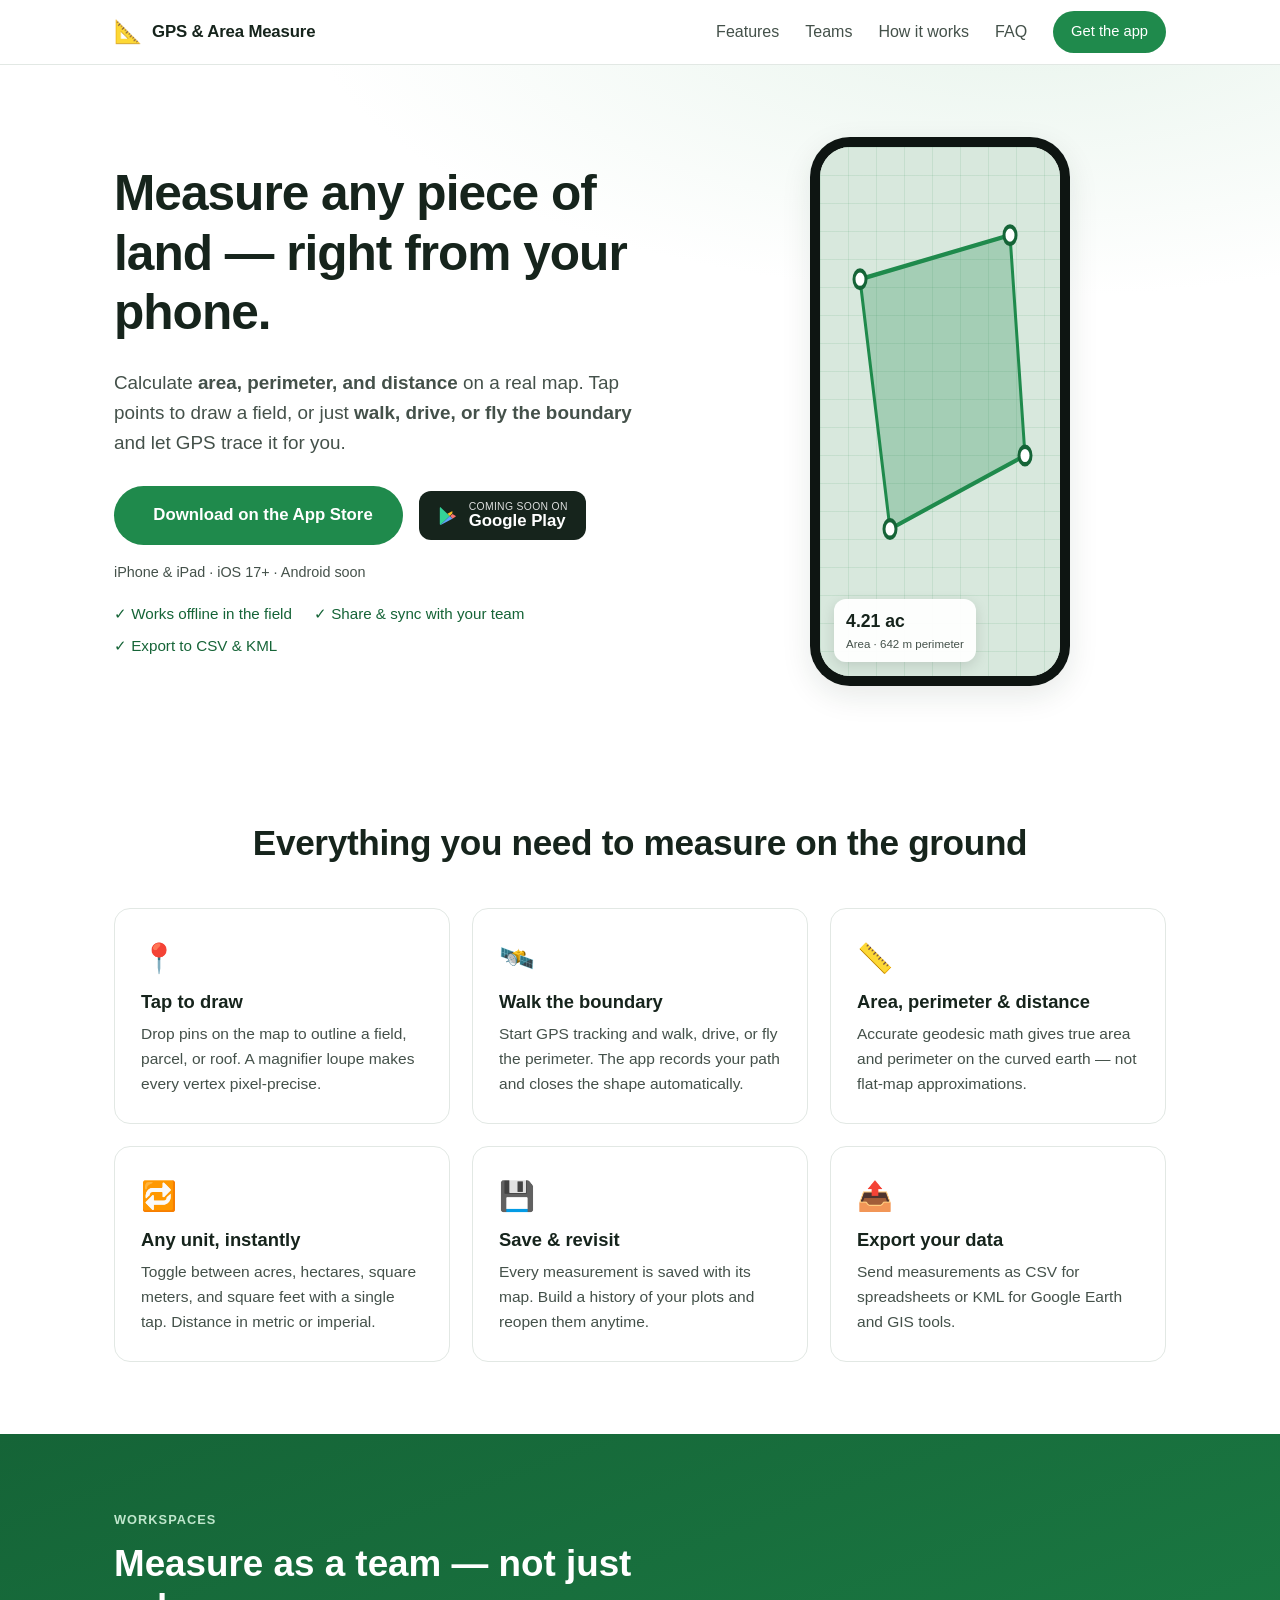
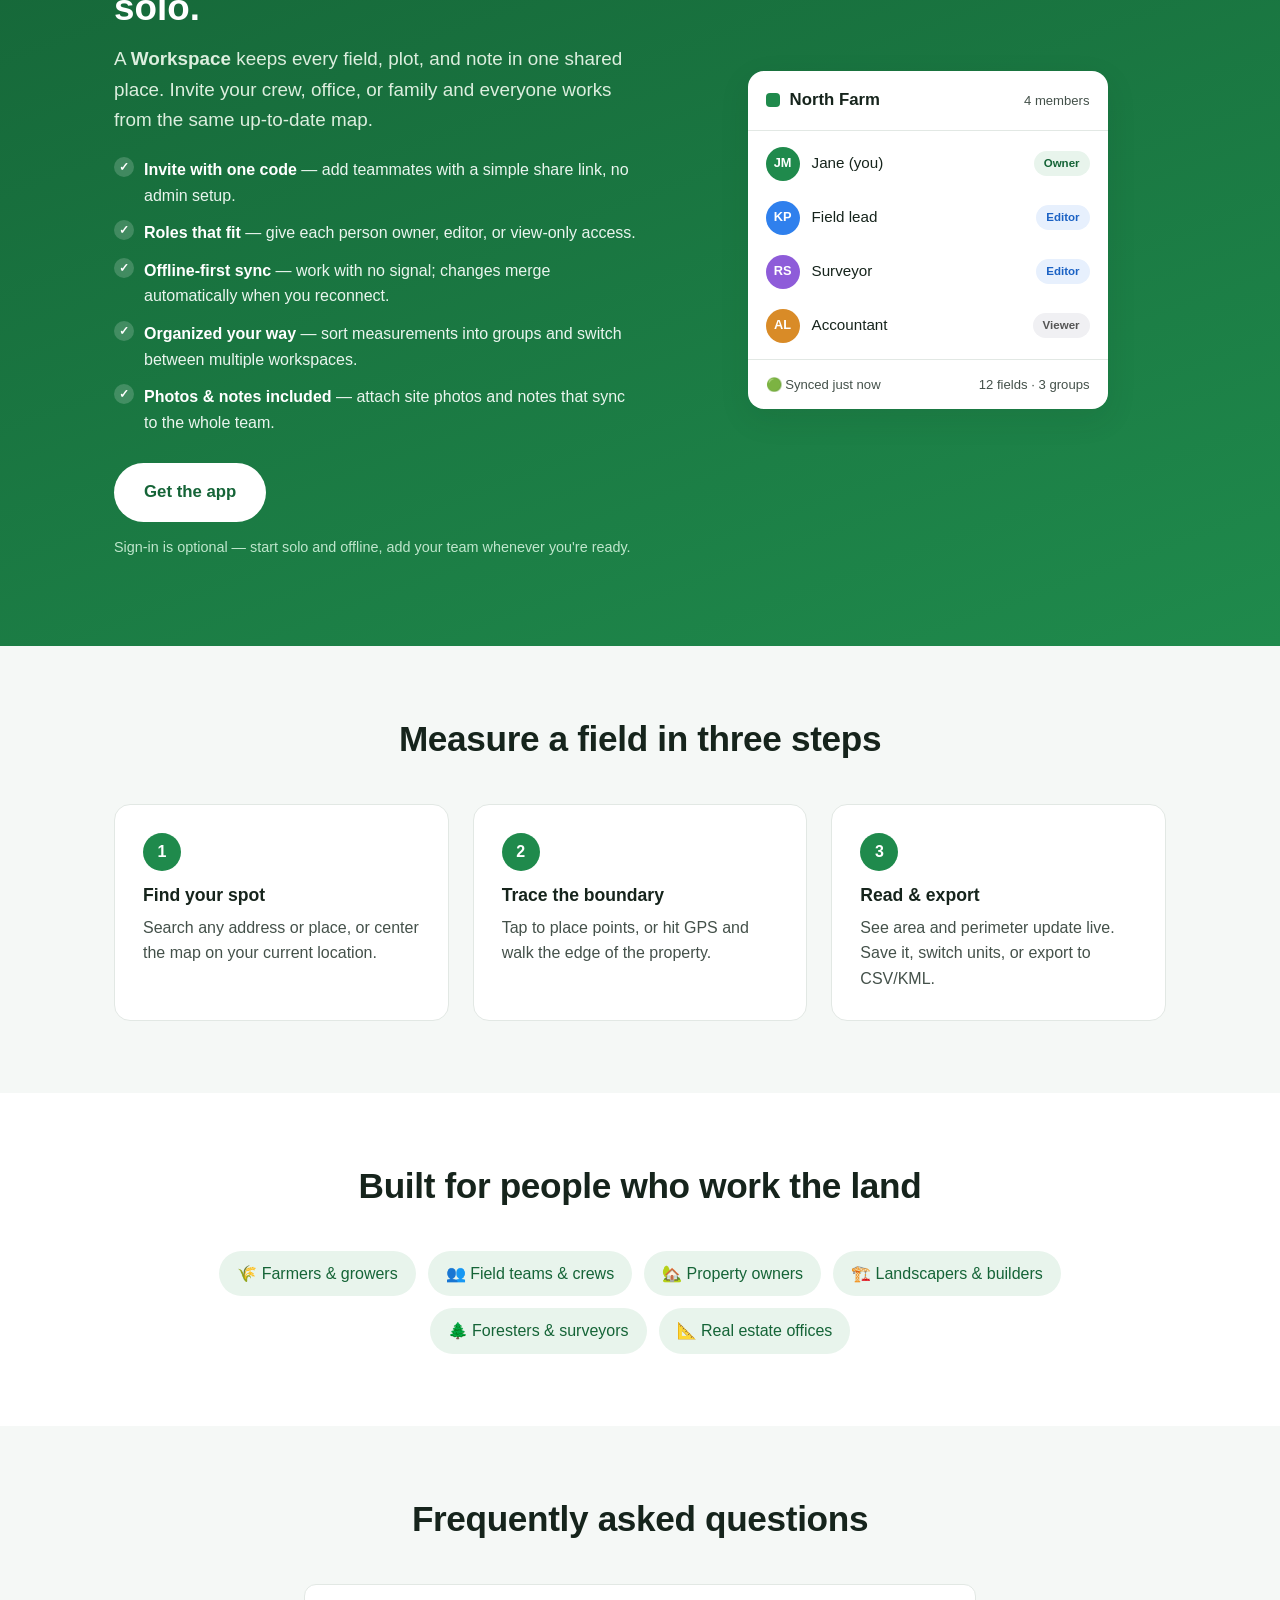
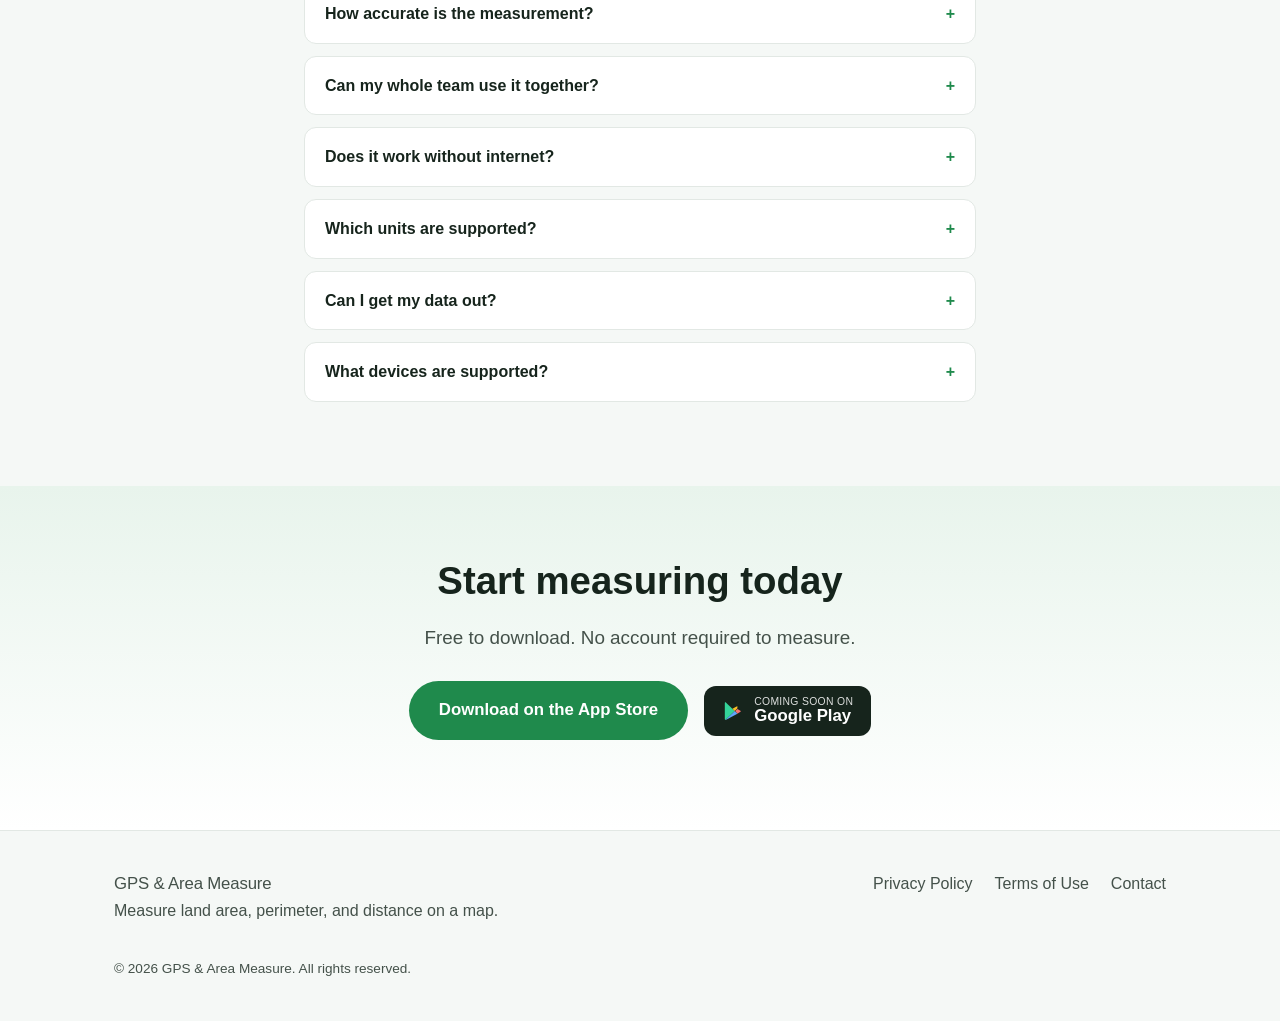
==== index.html @ 7586ce43 "Add Google Play 'coming soon' badge + Android waitlist (Supabase) Co-Authored-By: Claude Opus 4.8 <n" ====
<!DOCTYPE html>
<html lang="en">
<head>
  <meta charset="UTF-8" />
  <meta name="viewport" content="width=device-width, initial-scale=1.0" />
  <title>GPS &amp; Area Measure — Measure Land Area, Perimeter &amp; Distance on a Map</title>
  <meta name="description" content="Measure land area, perimeter, and distance on a map — tap points or walk the boundary with GPS. Native iPhone &amp; iPad app with CSV/KML export." />

  <!-- Open Graph / social sharing -->
  <meta property="og:type" content="website" />
  <meta property="og:title" content="GPS &amp; Area Measure" />
  <meta property="og:description" content="Measure land area, perimeter, and distance on a map — by tapping points or walking the boundary with GPS." />
  <meta property="og:url" content="https://gpsandareameasure.com" />
  <meta property="og:image" content="https://gpsandareameasure.com/assets/og-image.png" />
  <meta name="twitter:card" content="summary_large_image" />

  <link rel="icon" href="assets/favicon.svg" type="image/svg+xml" />
  <link rel="stylesheet" href="assets/styles.css" />
</head>
<body>
  <!-- ===== Header ===== -->
  <header class="site-header">
    <div class="container nav">
      <a class="brand" href="#top">
        <span class="brand-mark" aria-hidden="true">📐</span>
        <span class="brand-name">GPS &amp; Area Measure</span>
      </a>
      <nav class="nav-links">
        <a href="#features">Features</a>
        <a href="#workspaces">Teams</a>
        <a href="#how">How it works</a>
        <a href="#faq">FAQ</a>
        <a class="btn btn-sm" href="#download">Get the app</a>
      </nav>
    </div>
  </header>

  <!-- ===== Hero ===== -->
  <main id="top">
    <section class="hero">
      <div class="container hero-grid">
        <div class="hero-copy">
          <h1>Measure any piece of land — right from your phone.</h1>
          <p class="lead">
            Calculate <strong>area, perimeter, and distance</strong> on a real map.
            Tap points to draw a field, or just <strong>walk, drive, or fly the boundary</strong>
            and let GPS trace it for you.
          </p>
          <div class="cta-row" id="download">
            <a class="btn btn-lg" href="#" aria-label="Download on the App Store">
              <span aria-hidden="true"></span>&nbsp; Download on the App Store
            </a>
            <button class="store-badge" type="button" data-waitlist-open
                    aria-label="Google Play — coming soon, join the waitlist">
              <svg viewBox="0 0 24 24" aria-hidden="true" class="sb-icon">
                <path d="M3.6 2.3 13.9 12 3.6 21.7c-.3-.2-.5-.6-.5-1V3.3c0-.4.2-.8.5-1z" fill="#34d399"/>
                <path d="M16.8 8.9 13.9 12l-2.5-2.4 5-2.9c.1 0 .3.1.4.2z" fill="#fbbf24"/>
                <path d="M16.8 15.1l-2.4-3.1 2.4-2.3 3.3 1.9c.5.3.5 1 0 1.3l-3.3 2.2z" fill="#f87171"/>
                <path d="M3.6 21.7 11.4 14.4 13.9 12l2.9 3.1-12.8 6.8c-.1 0-.3-.1-.4-.2z" fill="#60a5fa"/>
              </svg>
              <span class="sb-text"><small>Coming soon on</small><strong>Google Play</strong></span>
            </button>
            <span class="cta-note">iPhone &amp; iPad · iOS 17+ · Android soon</span>
          </div>
          <ul class="hero-badges">
            <li>✓ Works offline in the field</li>
            <li>✓ Share &amp; sync with your team</li>
            <li>✓ Export to CSV &amp; KML</li>
          </ul>
        </div>

        <div class="hero-visual" aria-hidden="true">
          <div class="phone">
            <div class="phone-screen">
              <div class="map-grid"></div>
              <svg viewBox="0 0 240 360" class="field-overlay" preserveAspectRatio="none">
                <polygon points="40,90 190,60 205,210 70,260" />
                <circle cx="40" cy="90" r="6"/><circle cx="190" cy="60" r="6"/>
                <circle cx="205" cy="210" r="6"/><circle cx="70" cy="260" r="6"/>
              </svg>
              <div class="readout">
                <span class="readout-value">4.21 ac</span>
                <span class="readout-label">Area · 642 m perimeter</span>
              </div>
            </div>
          </div>
        </div>
      </div>
    </section>

    <!-- ===== Features ===== -->
    <section id="features" class="section">
      <div class="container">
        <h2 class="section-title">Everything you need to measure on the ground</h2>
        <div class="cards">
          <article class="card">
            <div class="card-icon">📍</div>
            <h3>Tap to draw</h3>
            <p>Drop pins on the map to outline a field, parcel, or roof. A magnifier loupe makes every vertex pixel-precise.</p>
          </article>
          <article class="card">
            <div class="card-icon">🛰️</div>
            <h3>Walk the boundary</h3>
            <p>Start GPS tracking and walk, drive, or fly the perimeter. The app records your path and closes the shape automatically.</p>
          </article>
          <article class="card">
            <div class="card-icon">📏</div>
            <h3>Area, perimeter &amp; distance</h3>
            <p>Accurate geodesic math gives true area and perimeter on the curved earth — not flat-map approximations.</p>
          </article>
          <article class="card">
            <div class="card-icon">🔁</div>
            <h3>Any unit, instantly</h3>
            <p>Toggle between acres, hectares, square meters, and square feet with a single tap. Distance in metric or imperial.</p>
          </article>
          <article class="card">
            <div class="card-icon">💾</div>
            <h3>Save &amp; revisit</h3>
            <p>Every measurement is saved with its map. Build a history of your plots and reopen them anytime.</p>
          </article>
          <article class="card">
            <div class="card-icon">📤</div>
            <h3>Export your data</h3>
            <p>Send measurements as CSV for spreadsheets or KML for Google Earth and GIS tools.</p>
          </article>
        </div>
      </div>
    </section>

    <!-- ===== Workspaces / Teams ===== -->
    <section id="workspaces" class="section workspace-band">
      <div class="container ws-grid">
        <div class="ws-copy">
          <span class="ws-eyebrow">Workspaces</span>
          <h2>Measure as a team — not just solo.</h2>
          <p class="lead">
            A <strong>Workspace</strong> keeps every field, plot, and note in one shared place. Invite
            your crew, office, or family and everyone works from the same up-to-date map.
          </p>
          <ul class="ws-list">
            <li><strong>Invite with one code</strong> — add teammates with a simple share link, no admin setup.</li>
            <li><strong>Roles that fit</strong> — give each person owner, editor, or view-only access.</li>
            <li><strong>Offline-first sync</strong> — work with no signal; changes merge automatically when you reconnect.</li>
            <li><strong>Organized your way</strong> — sort measurements into groups and switch between multiple workspaces.</li>
            <li><strong>Photos &amp; notes included</strong> — attach site photos and notes that sync to the whole team.</li>
          </ul>
          <a class="btn btn-lg" href="#download">Get the app</a>
          <p class="ws-note">Sign-in is optional — start solo and offline, add your team whenever you're ready.</p>
        </div>

        <div class="ws-visual" aria-hidden="true">
          <div class="ws-card">
            <div class="ws-card-head">
              <span class="ws-swatch"></span>
              <strong>North Farm</strong>
              <span class="ws-count">4 members</span>
            </div>
            <ul class="ws-rows">
              <li><span class="ava a">JM</span><span class="who">Jane (you)</span><span class="role owner">Owner</span></li>
              <li><span class="ava b">KP</span><span class="who">Field lead</span><span class="role editor">Editor</span></li>
              <li><span class="ava c">RS</span><span class="who">Surveyor</span><span class="role editor">Editor</span></li>
              <li><span class="ava d">AL</span><span class="who">Accountant</span><span class="role viewer">Viewer</span></li>
            </ul>
            <div class="ws-foot">
              <span>🟢 Synced just now</span>
              <span>12 fields · 3 groups</span>
            </div>
          </div>
        </div>
      </div>
    </section>

    <!-- ===== How it works ===== -->
    <section id="how" class="section section-alt">
      <div class="container">
        <h2 class="section-title">Measure a field in three steps</h2>
        <ol class="steps">
          <li>
            <span class="step-num">1</span>
            <h3>Find your spot</h3>
            <p>Search any address or place, or center the map on your current location.</p>
          </li>
          <li>
            <span class="step-num">2</span>
            <h3>Trace the boundary</h3>
            <p>Tap to place points, or hit GPS and walk the edge of the property.</p>
          </li>
          <li>
            <span class="step-num">3</span>
            <h3>Read &amp; export</h3>
            <p>See area and perimeter update live. Save it, switch units, or export to CSV/KML.</p>
          </li>
        </ol>
      </div>
    </section>

    <!-- ===== Who it's for ===== -->
    <section class="section">
      <div class="container">
        <h2 class="section-title">Built for people who work the land</h2>
        <div class="audience">
          <span>🌾 Farmers &amp; growers</span>
          <span>👥 Field teams &amp; crews</span>
          <span>🏡 Property owners</span>
          <span>🏗️ Landscapers &amp; builders</span>
          <span>🌲 Foresters &amp; surveyors</span>
          <span>📐 Real estate offices</span>
        </div>
      </div>
    </section>

    <!-- ===== FAQ ===== -->
    <section id="faq" class="section section-alt">
      <div class="container narrow">
        <h2 class="section-title">Frequently asked questions</h2>
        <details>
          <summary>How accurate is the measurement?</summary>
          <p>The app uses geodesic calculations on the WGS-84 ellipsoid, so area and perimeter stay accurate even on large parcels. GPS accuracy depends on your device and sky view; tap-to-draw on satellite imagery is the most precise for small plots.</p>
        </details>
        <details>
          <summary>Can my whole team use it together?</summary>
          <p>Yes — that's what Workspaces are for. Invite teammates with a share code and give each person owner, editor, or view-only access. Everyone works from the same measurements, and changes sync automatically, even after working offline.</p>
        </details>
        <details>
          <summary>Does it work without internet?</summary>
          <p>GPS tracking and measurement work offline, and so do your workspaces — create, edit, and organize with no signal. Everything syncs to your team the moment you're back online. Map tiles for a brand-new area need a connection to load, but cached areas stay available in the field.</p>
        </details>
        <details>
          <summary>Which units are supported?</summary>
          <p>Acres, hectares, square meters, and square feet for area; meters, kilometers, feet, and miles for distance — switchable anytime.</p>
        </details>
        <details>
          <summary>Can I get my data out?</summary>
          <p>Yes. Export any measurement as CSV (for spreadsheets) or KML (for Google Earth and GIS software).</p>
        </details>
        <details>
          <summary>What devices are supported?</summary>
          <p>iPhone and iPad running iOS 17 or later, with an iPad-optimized layout.</p>
        </details>
      </div>
    </section>

    <!-- ===== Final CTA ===== -->
    <section class="section cta-final">
      <div class="container">
        <h2>Start measuring today</h2>
        <p class="lead">Free to download. No account required to measure.</p>
        <div class="cta-row" style="justify-content:center">
          <a class="btn btn-lg" href="#">Download on the App Store</a>
          <button class="store-badge" type="button" data-waitlist-open
                  aria-label="Google Play — coming soon, join the waitlist">
            <svg viewBox="0 0 24 24" aria-hidden="true" class="sb-icon">
              <path d="M3.6 2.3 13.9 12 3.6 21.7c-.3-.2-.5-.6-.5-1V3.3c0-.4.2-.8.5-1z" fill="#34d399"/>
              <path d="M16.8 8.9 13.9 12l-2.5-2.4 5-2.9c.1 0 .3.1.4.2z" fill="#fbbf24"/>
              <path d="M16.8 15.1l-2.4-3.1 2.4-2.3 3.3 1.9c.5.3.5 1 0 1.3l-3.3 2.2z" fill="#f87171"/>
              <path d="M3.6 21.7 11.4 14.4 13.9 12l2.9 3.1-12.8 6.8c-.1 0-.3-.1-.4-.2z" fill="#60a5fa"/>
            </svg>
            <span class="sb-text"><small>Coming soon on</small><strong>Google Play</strong></span>
          </button>
        </div>
      </div>
    </section>
  </main>

  <!-- ===== Android waitlist modal ===== -->
  <div class="modal-backdrop" id="waitlist-modal" hidden>
    <div class="modal" role="dialog" aria-modal="true" aria-labelledby="wl-title">
      <button class="modal-close" type="button" data-waitlist-close aria-label="Close">&times;</button>
      <div class="modal-icon" aria-hidden="true">🤖</div>
      <h2 id="wl-title">Android is coming soon</h2>
      <p>We're building the Android version of GPS &amp; Area Measure. Leave your email and we'll let
         you know the moment it's on Google Play.</p>
      <form id="wl-form" novalidate>
        <input type="email" id="wl-email" name="email" required placeholder="you@example.com"
               autocomplete="email" inputmode="email" />
        <button class="btn btn-lg" type="submit" id="wl-submit">Join the waitlist</button>
      </form>
      <p class="wl-msg" id="wl-msg" role="status" aria-live="polite"></p>
      <p class="wl-fine">No spam — just one email when Android launches.</p>
    </div>
  </div>

  <!-- ===== Footer ===== -->
  <footer class="site-footer">
    <div class="container footer-grid">
      <div>
        <span class="brand-name">GPS &amp; Area Measure</span>
        <p class="muted">Measure land area, perimeter, and distance on a map.</p>
      </div>
      <nav class="footer-links">
        <a href="privacy.html">Privacy Policy</a>
        <a href="terms.html">Terms of Use</a>
        <a href="mailto:hello@gpsandareameasure.com">Contact</a>
      </nav>
    </div>
    <div class="container">
      <p class="muted small">© <span id="year"></span> GPS &amp; Area Measure. All rights reserved.</p>
    </div>
  </footer>

  <script>document.getElementById('year').textContent = new Date().getFullYear();</script>
  <script src="s/share-config.js"></script>
  <script src="assets/waitlist.js"></script>
</body>
</html>
---- assets/styles.css ----
:root {
  --green:        #1f8a4c;
  --green-dark:   #156437;
  --green-soft:   #e8f4ec;
  --ink:          #16241c;
  --body:         #44514a;
  --line:         #e2e8e4;
  --bg:           #ffffff;
  --bg-alt:       #f5f8f6;
  --radius:       16px;
  --shadow:       0 10px 30px rgba(16, 50, 32, 0.10);
  --max:          1100px;
  --font:         -apple-system, BlinkMacSystemFont, "Segoe UI", Roboto, Helvetica, Arial, sans-serif;
}

* { box-sizing: border-box; }
html { scroll-behavior: smooth; }
body {
  margin: 0;
  font-family: var(--font);
  color: var(--body);
  background: var(--bg);
  line-height: 1.6;
  -webkit-font-smoothing: antialiased;
}
h1, h2, h3 { color: var(--ink); line-height: 1.2; margin: 0 0 .5em; }
p { margin: 0 0 1em; }
a { color: var(--green-dark); text-decoration: none; }
a:hover { text-decoration: underline; }

.container { width: 100%; max-width: var(--max); margin: 0 auto; padding: 0 24px; }
.narrow { max-width: 720px; }

/* ===== Buttons ===== */
.btn {
  display: inline-block;
  background: var(--green);
  color: #fff;
  font-weight: 600;
  padding: 12px 22px;
  border-radius: 999px;
  transition: transform .12s ease, background .12s ease;
}
.btn:hover { background: var(--green-dark); text-decoration: none; transform: translateY(-1px); }
.btn-lg { padding: 16px 30px; font-size: 1.05rem; }
.btn-sm { padding: 9px 18px; font-size: .92rem; }

/* ===== Store badge (Google Play "coming soon") ===== */
.store-badge {
  display: inline-flex; align-items: center; gap: 10px;
  background: #16241c; color: #fff; border: 0; cursor: pointer;
  padding: 10px 18px; border-radius: 12px; text-align: left;
  transition: transform .12s ease, background .12s ease;
}
.store-badge:hover { background: #0c140f; transform: translateY(-1px); }
.store-badge .sb-icon { width: 22px; height: 22px; flex: 0 0 auto; }
.store-badge .sb-text { display: flex; flex-direction: column; line-height: 1.1; }
.store-badge .sb-text small { font-size: .65rem; opacity: .85; text-transform: uppercase; letter-spacing: .03em; }
.store-badge .sb-text strong { font-size: 1.05rem; font-weight: 700; }

/* ===== Waitlist modal ===== */
.modal-backdrop {
  position: fixed; inset: 0; z-index: 50;
  background: rgba(12, 24, 16, .55); backdrop-filter: blur(3px);
  display: flex; align-items: center; justify-content: center; padding: 20px;
}
.modal-backdrop[hidden] { display: none; }
.modal {
  position: relative; width: 100%; max-width: 440px;
  background: var(--bg); border-radius: var(--radius); box-shadow: var(--shadow);
  padding: 32px 28px 26px; text-align: center;
  animation: modal-in .18s ease;
}
@keyframes modal-in { from { opacity: 0; transform: translateY(10px) scale(.98); } to { opacity: 1; transform: none; } }
.modal-close {
  position: absolute; top: 10px; right: 12px; border: 0; background: transparent;
  font-size: 1.6rem; line-height: 1; color: var(--body); cursor: pointer; padding: 6px;
}
.modal-close:hover { color: var(--ink); }
.modal-icon { font-size: 2.4rem; margin-bottom: 6px; }
.modal h2 { font-size: 1.45rem; margin-bottom: 8px; }
.modal p { color: var(--body); margin: 0 0 18px; }
#wl-form { display: flex; flex-direction: column; gap: 10px; }
#wl-email {
  width: 100%; padding: 13px 15px; font-size: 1rem;
  border: 1px solid var(--line); border-radius: 10px; font-family: inherit;
}
#wl-email:focus { outline: none; border-color: var(--green); box-shadow: 0 0 0 3px var(--green-soft); }
.wl-msg { margin: 14px 0 0; font-weight: 600; font-size: .95rem; min-height: 1.2em; }
.wl-msg.ok { color: var(--green-dark); }
.wl-msg.err { color: #c0392b; }
.wl-fine { font-size: .8rem; color: var(--body); margin: 12px 0 0; }

/* ===== Header ===== */
.site-header {
  position: sticky; top: 0; z-index: 20;
  background: rgba(255,255,255,.85);
  backdrop-filter: saturate(160%) blur(12px);
  border-bottom: 1px solid var(--line);
}
.nav { display: flex; align-items: center; justify-content: space-between; height: 64px; }
.brand { display: flex; align-items: center; gap: 10px; font-weight: 700; color: var(--ink); }
.brand:hover { text-decoration: none; }
.brand-mark { font-size: 1.4rem; }
.brand-name { font-size: 1.05rem; letter-spacing: -.01em; }
.nav-links { display: flex; align-items: center; gap: 26px; }
.nav-links a { color: var(--body); font-weight: 500; }
.nav-links a.btn { color: #fff; }
@media (max-width: 720px) {
  .nav-links a:not(.btn) { display: none; }
}

/* ===== Hero ===== */
.hero {
  background: radial-gradient(1200px 500px at 80% -10%, var(--green-soft), transparent 60%), var(--bg);
  padding: 72px 0 64px;
}
.hero-grid {
  display: grid; grid-template-columns: 1.1fr .9fr; gap: 48px; align-items: center;
}
.hero h1 { font-size: clamp(2rem, 4.5vw, 3.1rem); letter-spacing: -.02em; }
.lead { font-size: 1.18rem; color: var(--body); }
.cta-row { display: flex; align-items: center; gap: 16px; flex-wrap: wrap; margin: 28px 0 18px; }
.cta-note { color: var(--body); font-size: .9rem; }
.hero-badges { list-style: none; padding: 0; margin: 0; display: flex; flex-wrap: wrap; gap: 8px 22px; }
.hero-badges li { font-size: .95rem; color: var(--green-dark); font-weight: 500; }
@media (max-width: 860px) {
  .hero-grid { grid-template-columns: 1fr; }
  .hero-visual { order: -1; }
}

/* Phone mockup */
.hero-visual { display: flex; justify-content: center; }
.phone {
  width: 260px; aspect-ratio: 9 / 19;
  background: #0e1512; border-radius: 40px; padding: 10px;
  box-shadow: var(--shadow); position: relative;
}
.phone-screen {
  position: relative; width: 100%; height: 100%;
  border-radius: 30px; overflow: hidden; background: #cfe0d4;
}
.map-grid {
  position: absolute; inset: 0;
  background-image:
    linear-gradient(rgba(31,138,76,.10) 1px, transparent 1px),
    linear-gradient(90deg, rgba(31,138,76,.10) 1px, transparent 1px);
  background-size: 28px 28px;
  background-color: #d8e8dd;
}
.field-overlay { position: absolute; inset: 0; width: 100%; height: 100%; }
.field-overlay polygon { fill: rgba(31,138,76,.28); stroke: var(--green); stroke-width: 3; }
.field-overlay circle { fill: #fff; stroke: var(--green-dark); stroke-width: 3; }
.readout {
  position: absolute; left: 14px; bottom: 14px;
  background: rgba(255,255,255,.95); border-radius: 12px; padding: 8px 12px;
  box-shadow: 0 4px 14px rgba(0,0,0,.12); display: flex; flex-direction: column;
}
.readout-value { font-weight: 700; color: var(--ink); font-size: 1.1rem; }
.readout-label { font-size: .72rem; color: var(--body); }

/* ===== Sections ===== */
.section { padding: 72px 0; }
.section-alt { background: var(--bg-alt); }
.section-title { font-size: clamp(1.6rem, 3vw, 2.2rem); text-align: center; margin-bottom: 44px; letter-spacing: -.01em; }

/* Cards */
.cards { display: grid; grid-template-columns: repeat(3, 1fr); gap: 22px; }
.card {
  background: var(--bg); border: 1px solid var(--line); border-radius: var(--radius);
  padding: 26px; transition: transform .12s ease, box-shadow .12s ease;
}
.card:hover { transform: translateY(-3px); box-shadow: var(--shadow); }
.card-icon { font-size: 1.8rem; margin-bottom: 10px; }
.card h3 { font-size: 1.15rem; }
.card p { margin: 0; font-size: .97rem; }
@media (max-width: 860px) { .cards { grid-template-columns: 1fr; } }

/* Steps */
.steps { list-style: none; padding: 0; margin: 0; display: grid; grid-template-columns: repeat(3,1fr); gap: 24px; counter-reset: step; }
.steps li { background: var(--bg); border: 1px solid var(--line); border-radius: var(--radius); padding: 28px; position: relative; }
.step-num {
  display: inline-flex; align-items: center; justify-content: center;
  width: 38px; height: 38px; border-radius: 50%;
  background: var(--green); color: #fff; font-weight: 700; margin-bottom: 14px;
}
.steps h3 { font-size: 1.1rem; }
.steps p { margin: 0; }
@media (max-width: 860px) { .steps { grid-template-columns: 1fr; } }

/* ===== Workspaces band ===== */
.workspace-band {
  background: linear-gradient(160deg, var(--green-dark), var(--green));
  color: #eaf5ee;
}
.ws-grid { display: grid; grid-template-columns: 1.05fr .95fr; gap: 48px; align-items: center; }
.ws-eyebrow {
  display: inline-block; text-transform: uppercase; letter-spacing: .08em; font-size: .8rem;
  font-weight: 700; color: #bfe6cc; margin-bottom: 12px;
}
.ws-copy h2 { color: #fff; font-size: clamp(1.7rem, 3vw, 2.3rem); margin-bottom: 14px; }
.ws-copy .lead { color: #dceede; }
.ws-list { list-style: none; padding: 0; margin: 22px 0 28px; display: grid; gap: 12px; }
.ws-list li { position: relative; padding-left: 30px; color: #eaf5ee; }
.ws-list li::before {
  content: "✓"; position: absolute; left: 0; top: 0;
  width: 20px; height: 20px; border-radius: 50%;
  background: rgba(255,255,255,.18); color: #fff; font-size: .72rem; font-weight: 700;
  display: inline-flex; align-items: center; justify-content: center;
}
.ws-list strong { color: #fff; }
.workspace-band .btn { background: #fff; color: var(--green-dark); }
.workspace-band .btn:hover { background: #eaf5ee; }
.ws-note { margin-top: 14px; font-size: .9rem; color: #bfe6cc; }
@media (max-width: 860px) { .ws-grid { grid-template-columns: 1fr; } .ws-visual { order: -1; } }

/* Workspace member card mock */
.ws-visual { display: flex; justify-content: center; }
.ws-card {
  width: 100%; max-width: 360px; background: var(--bg); color: var(--ink);
  border-radius: var(--radius); box-shadow: var(--shadow); overflow: hidden;
}
.ws-card-head { display: flex; align-items: center; gap: 10px; padding: 16px 18px; border-bottom: 1px solid var(--line); }
.ws-swatch { width: 14px; height: 14px; border-radius: 4px; background: var(--green); }
.ws-card-head strong { font-size: 1.05rem; }
.ws-count { margin-left: auto; font-size: .82rem; color: var(--body); }
.ws-rows { list-style: none; margin: 0; padding: 6px 0; }
.ws-rows li { display: flex; align-items: center; gap: 12px; padding: 10px 18px; }
.ws-rows .who { font-size: .95rem; color: var(--ink); }
.ava {
  width: 34px; height: 34px; border-radius: 50%; flex: 0 0 auto;
  display: inline-flex; align-items: center; justify-content: center;
  font-size: .8rem; font-weight: 700; color: #fff;
}
.ava.a { background: #1f8a4c; } .ava.b { background: #2f80ed; }
.ava.c { background: #8e5cd9; } .ava.d { background: #d98b27; }
.role {
  margin-left: auto; font-size: .72rem; font-weight: 700; padding: 3px 10px; border-radius: 999px;
}
.role.owner  { background: var(--green-soft); color: var(--green-dark); }
.role.editor { background: #e7f0fd; color: #1b62c4; }
.role.viewer { background: #f0f0f3; color: #555; }
.ws-foot {
  display: flex; justify-content: space-between; gap: 8px; flex-wrap: wrap;
  padding: 14px 18px; border-top: 1px solid var(--line); font-size: .82rem; color: var(--body);
}

/* Audience */
.audience { display: flex; flex-wrap: wrap; justify-content: center; gap: 12px; }
.audience span {
  background: var(--green-soft); color: var(--green-dark);
  padding: 10px 18px; border-radius: 999px; font-weight: 500;
}

/* FAQ */
details {
  background: var(--bg); border: 1px solid var(--line); border-radius: 12px;
  padding: 16px 20px; margin-bottom: 12px;
}
details summary {
  cursor: pointer; font-weight: 600; color: var(--ink); list-style: none;
}
details summary::-webkit-details-marker { display: none; }
details summary::after { content: "+"; float: right; color: var(--green); font-weight: 700; }
details[open] summary::after { content: "−"; }
details p { margin: 12px 0 0; }

/* Final CTA */
.cta-final { text-align: center; background: linear-gradient(180deg, var(--green-soft), transparent); }
.cta-final h2 { font-size: clamp(1.8rem, 3.4vw, 2.4rem); }

/* ===== Footer ===== */
.site-footer { border-top: 1px solid var(--line); padding: 40px 0 28px; background: var(--bg-alt); }
.footer-grid { display: flex; justify-content: space-between; align-items: flex-start; gap: 24px; flex-wrap: wrap; margin-bottom: 18px; }
.footer-links { display: flex; gap: 22px; flex-wrap: wrap; }
.footer-links a { color: var(--body); }
.muted { color: var(--body); }
.small { font-size: .85rem; }
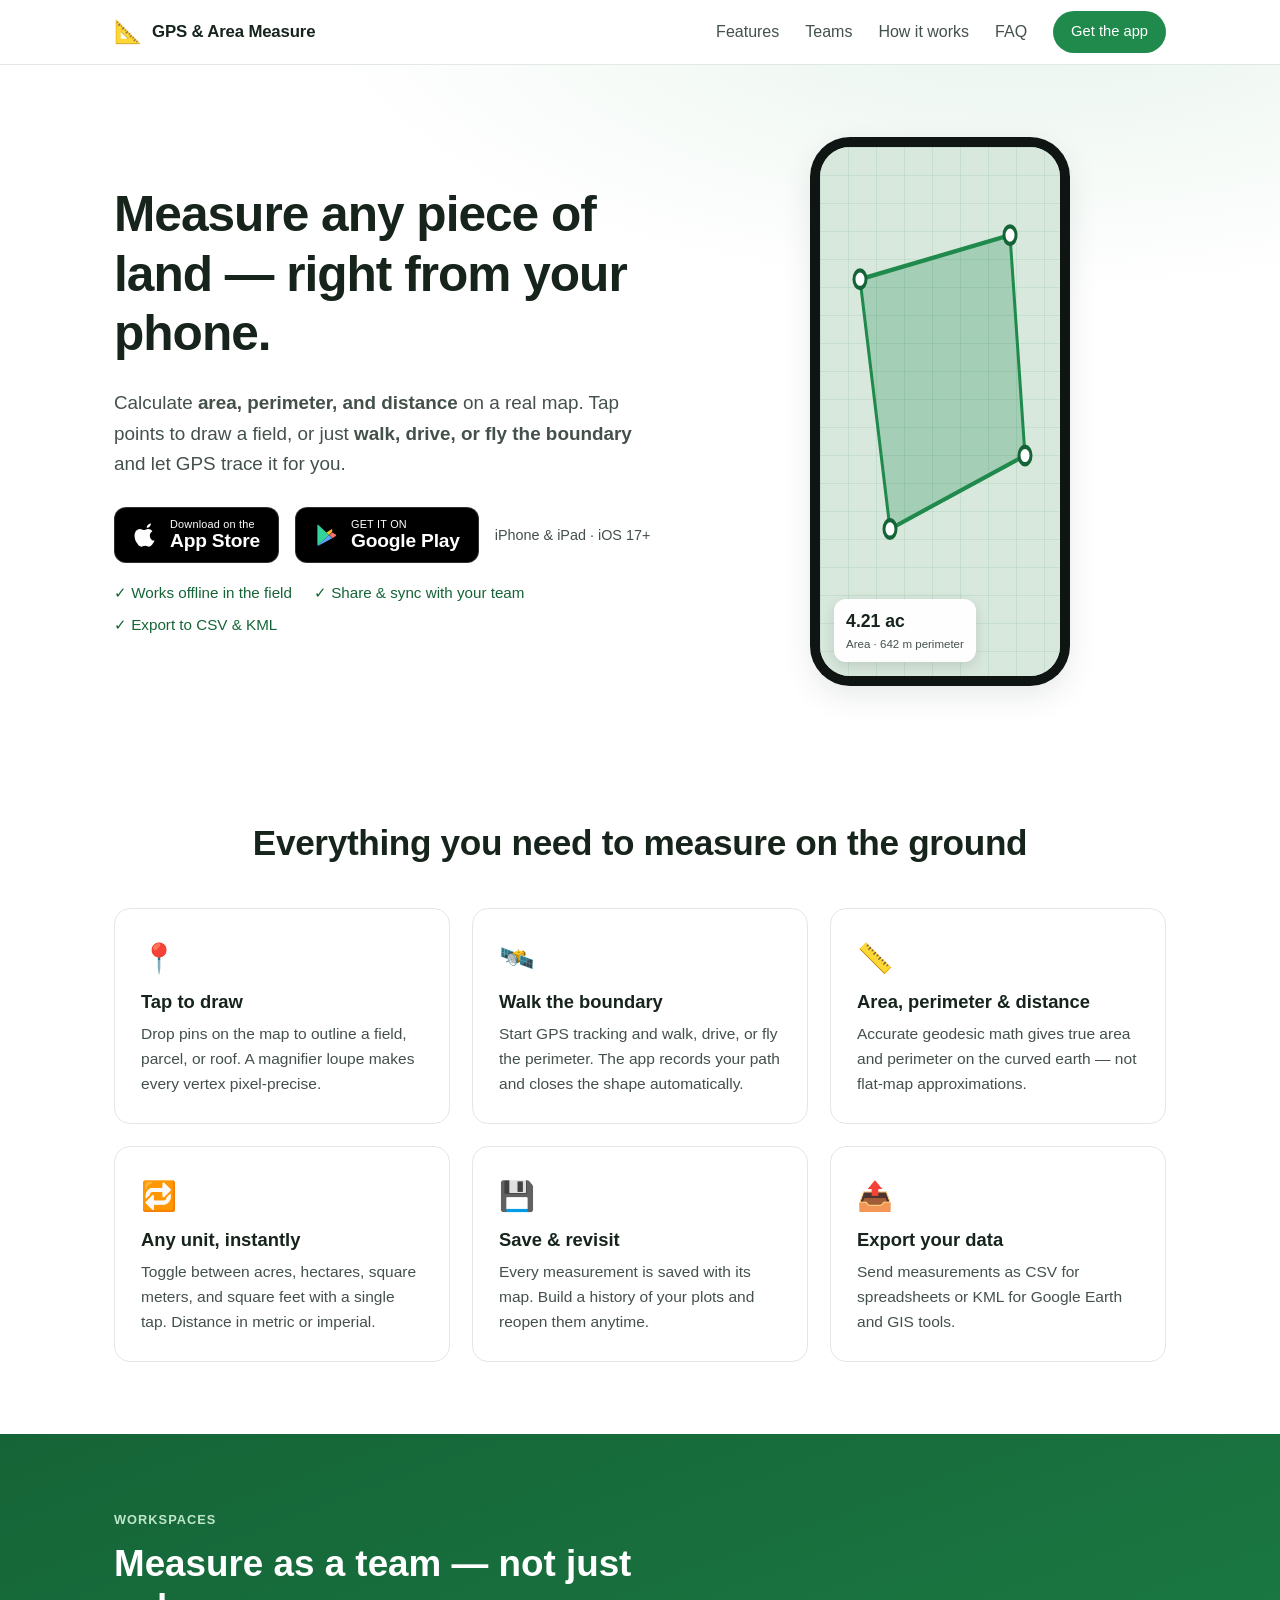
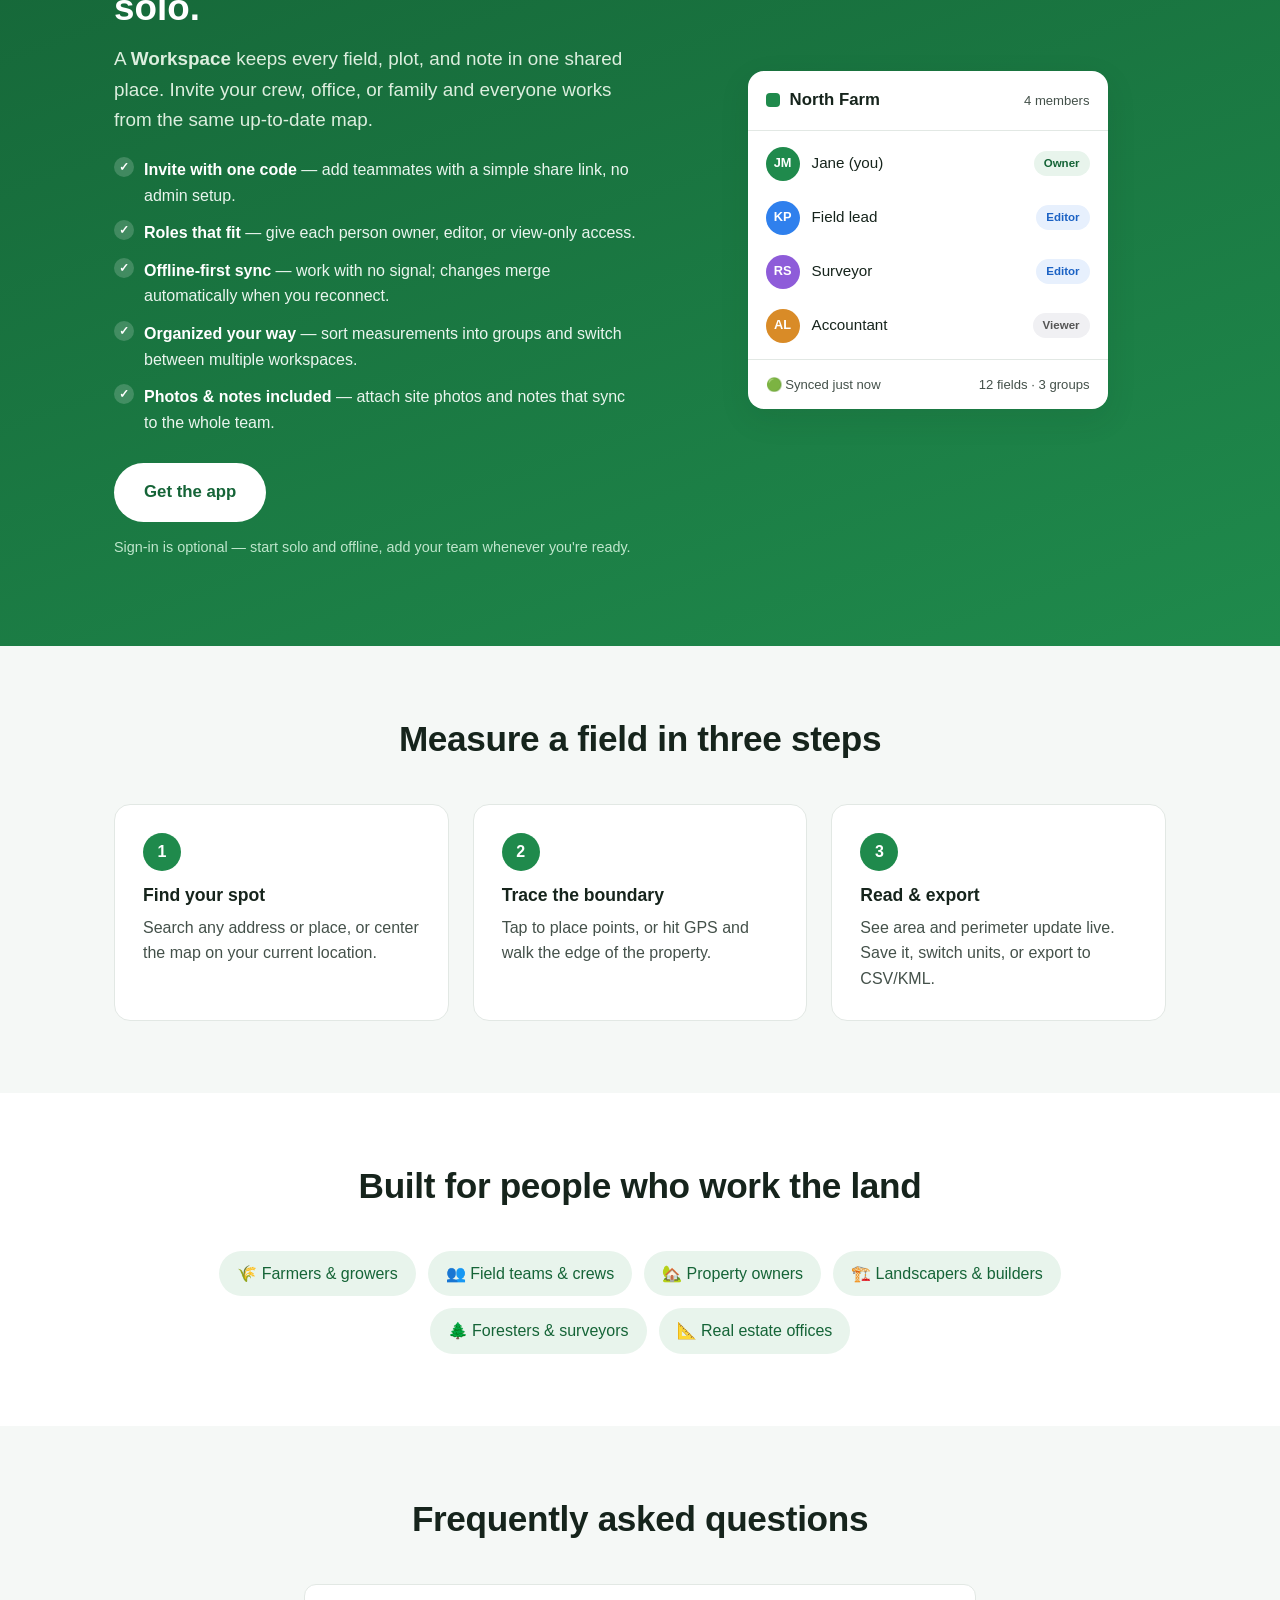
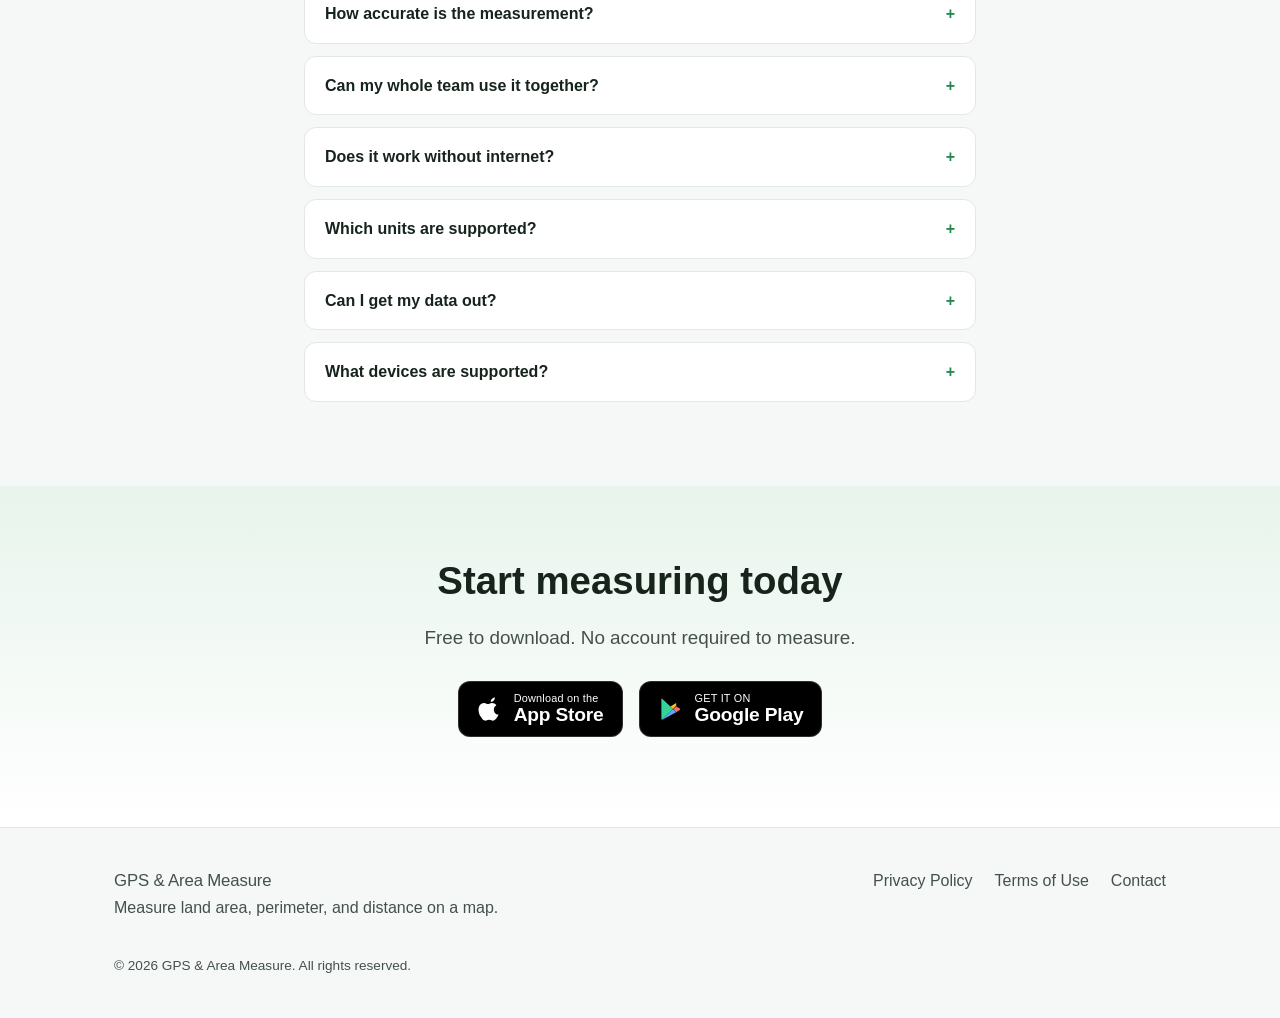
==== commit d53a99b9: "Use standard App Store + Google Play download badges Co-Authored-By: Claude Opus 4.8 <noreply@anthro" ====
--- a/index.html
+++ b/index.html
@@ -47,20 +47,23 @@
             and let GPS trace it for you.
           </p>
           <div class="cta-row" id="download">
-            <a class="btn btn-lg" href="#" aria-label="Download on the App Store">
-              <span aria-hidden="true"></span>&nbsp; Download on the App Store
+            <a class="store-badge" href="#" aria-label="Download on the App Store">
+              <svg viewBox="0 0 24 24" aria-hidden="true" class="sb-icon">
+                <path fill="#fff" d="M16.5 1.3c.1 1-.3 2-1 2.8-.7.8-1.8 1.4-2.8 1.3-.1-1 .4-2 1-2.7.7-.8 1.9-1.4 2.8-1.4zM19.9 17c-.5 1.2-.8 1.7-1.4 2.7-.9 1.4-2.2 3.1-3.7 3.1-1.4 0-1.7-.9-3.6-.9s-2.3.9-3.6.9c-1.5 0-2.7-1.5-3.6-2.9C1.1 16.3.8 11.4 2.4 8.8c.9-1.5 2.4-2.4 4-2.4 1.5 0 2.5 1 3.8 1 1.2 0 2-1 3.8-1 1.4 0 2.9.8 3.9 2.1-3.4 1.9-2.9 6.8.2 8.5z"/>
+              </svg>
+              <span class="sb-text"><small>Download on the</small><strong>App Store</strong></span>
             </a>
             <button class="store-badge" type="button" data-waitlist-open
-                    aria-label="Google Play — coming soon, join the waitlist">
+                    aria-label="Get it on Google Play">
               <svg viewBox="0 0 24 24" aria-hidden="true" class="sb-icon">
                 <path d="M3.6 2.3 13.9 12 3.6 21.7c-.3-.2-.5-.6-.5-1V3.3c0-.4.2-.8.5-1z" fill="#34d399"/>
                 <path d="M16.8 8.9 13.9 12l-2.5-2.4 5-2.9c.1 0 .3.1.4.2z" fill="#fbbf24"/>
                 <path d="M16.8 15.1l-2.4-3.1 2.4-2.3 3.3 1.9c.5.3.5 1 0 1.3l-3.3 2.2z" fill="#f87171"/>
                 <path d="M3.6 21.7 11.4 14.4 13.9 12l2.9 3.1-12.8 6.8c-.1 0-.3-.1-.4-.2z" fill="#60a5fa"/>
               </svg>
-              <span class="sb-text"><small>Coming soon on</small><strong>Google Play</strong></span>
+              <span class="sb-text"><small>GET IT ON</small><strong>Google Play</strong></span>
             </button>
-            <span class="cta-note">iPhone &amp; iPad · iOS 17+ · Android soon</span>
+            <span class="cta-note">iPhone &amp; iPad · iOS 17+</span>
           </div>
           <ul class="hero-badges">
             <li>✓ Works offline in the field</li>
@@ -246,16 +249,21 @@
         <h2>Start measuring today</h2>
         <p class="lead">Free to download. No account required to measure.</p>
         <div class="cta-row" style="justify-content:center">
-          <a class="btn btn-lg" href="#">Download on the App Store</a>
+          <a class="store-badge" href="#" aria-label="Download on the App Store">
+            <svg viewBox="0 0 24 24" aria-hidden="true" class="sb-icon">
+              <path fill="#fff" d="M16.5 1.3c.1 1-.3 2-1 2.8-.7.8-1.8 1.4-2.8 1.3-.1-1 .4-2 1-2.7.7-.8 1.9-1.4 2.8-1.4zM19.9 17c-.5 1.2-.8 1.7-1.4 2.7-.9 1.4-2.2 3.1-3.7 3.1-1.4 0-1.7-.9-3.6-.9s-2.3.9-3.6.9c-1.5 0-2.7-1.5-3.6-2.9C1.1 16.3.8 11.4 2.4 8.8c.9-1.5 2.4-2.4 4-2.4 1.5 0 2.5 1 3.8 1 1.2 0 2-1 3.8-1 1.4 0 2.9.8 3.9 2.1-3.4 1.9-2.9 6.8.2 8.5z"/>
+            </svg>
+            <span class="sb-text"><small>Download on the</small><strong>App Store</strong></span>
+          </a>
           <button class="store-badge" type="button" data-waitlist-open
-                  aria-label="Google Play — coming soon, join the waitlist">
+                  aria-label="Get it on Google Play">
             <svg viewBox="0 0 24 24" aria-hidden="true" class="sb-icon">
               <path d="M3.6 2.3 13.9 12 3.6 21.7c-.3-.2-.5-.6-.5-1V3.3c0-.4.2-.8.5-1z" fill="#34d399"/>
               <path d="M16.8 8.9 13.9 12l-2.5-2.4 5-2.9c.1 0 .3.1.4.2z" fill="#fbbf24"/>
               <path d="M16.8 15.1l-2.4-3.1 2.4-2.3 3.3 1.9c.5.3.5 1 0 1.3l-3.3 2.2z" fill="#f87171"/>
               <path d="M3.6 21.7 11.4 14.4 13.9 12l2.9 3.1-12.8 6.8c-.1 0-.3-.1-.4-.2z" fill="#60a5fa"/>
             </svg>
-            <span class="sb-text"><small>Coming soon on</small><strong>Google Play</strong></span>
+            <span class="sb-text"><small>GET IT ON</small><strong>Google Play</strong></span>
           </button>
         </div>
       </div>
--- a/assets/styles.css
+++ b/assets/styles.css
@@ -47,16 +47,16 @@
 
 /* ===== Store badge (Google Play "coming soon") ===== */
 .store-badge {
-  display: inline-flex; align-items: center; gap: 10px;
-  background: #16241c; color: #fff; border: 0; cursor: pointer;
-  padding: 10px 18px; border-radius: 12px; text-align: left;
+  display: inline-flex; align-items: center; gap: 11px;
+  background: #000; color: #fff; border: 1px solid rgba(255,255,255,.18); cursor: pointer;
+  padding: 0 18px; height: 56px; border-radius: 12px; text-align: left; text-decoration: none;
   transition: transform .12s ease, background .12s ease;
 }
-.store-badge:hover { background: #0c140f; transform: translateY(-1px); }
-.store-badge .sb-icon { width: 22px; height: 22px; flex: 0 0 auto; }
-.store-badge .sb-text { display: flex; flex-direction: column; line-height: 1.1; }
-.store-badge .sb-text small { font-size: .65rem; opacity: .85; text-transform: uppercase; letter-spacing: .03em; }
-.store-badge .sb-text strong { font-size: 1.05rem; font-weight: 700; }
+.store-badge:hover { background: #1a1a1a; transform: translateY(-1px); text-decoration: none; }
+.store-badge .sb-icon { width: 26px; height: 26px; flex: 0 0 auto; }
+.store-badge .sb-text { display: flex; flex-direction: column; line-height: 1.15; }
+.store-badge .sb-text small { font-size: .68rem; letter-spacing: .02em; }
+.store-badge .sb-text strong { font-size: 1.2rem; font-weight: 600; letter-spacing: -.01em; }
 
 /* ===== Waitlist modal ===== */
 .modal-backdrop {
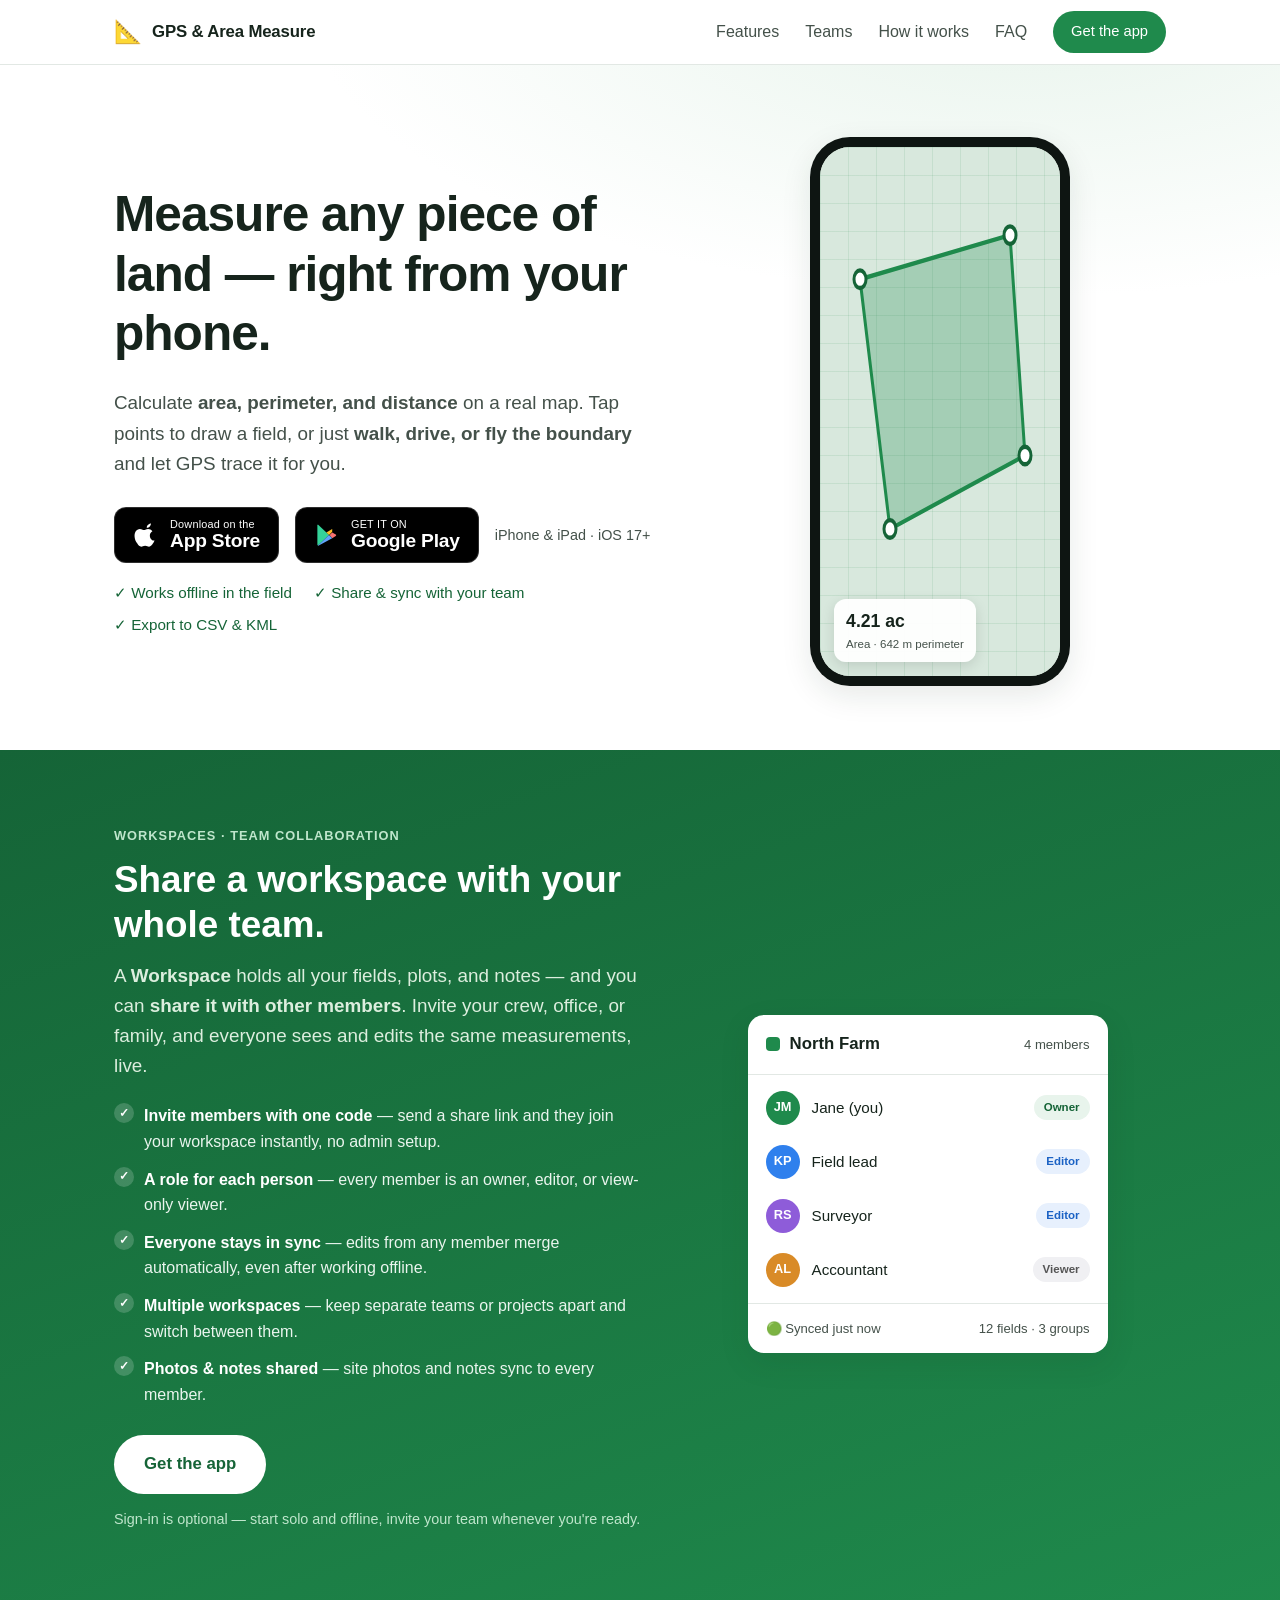
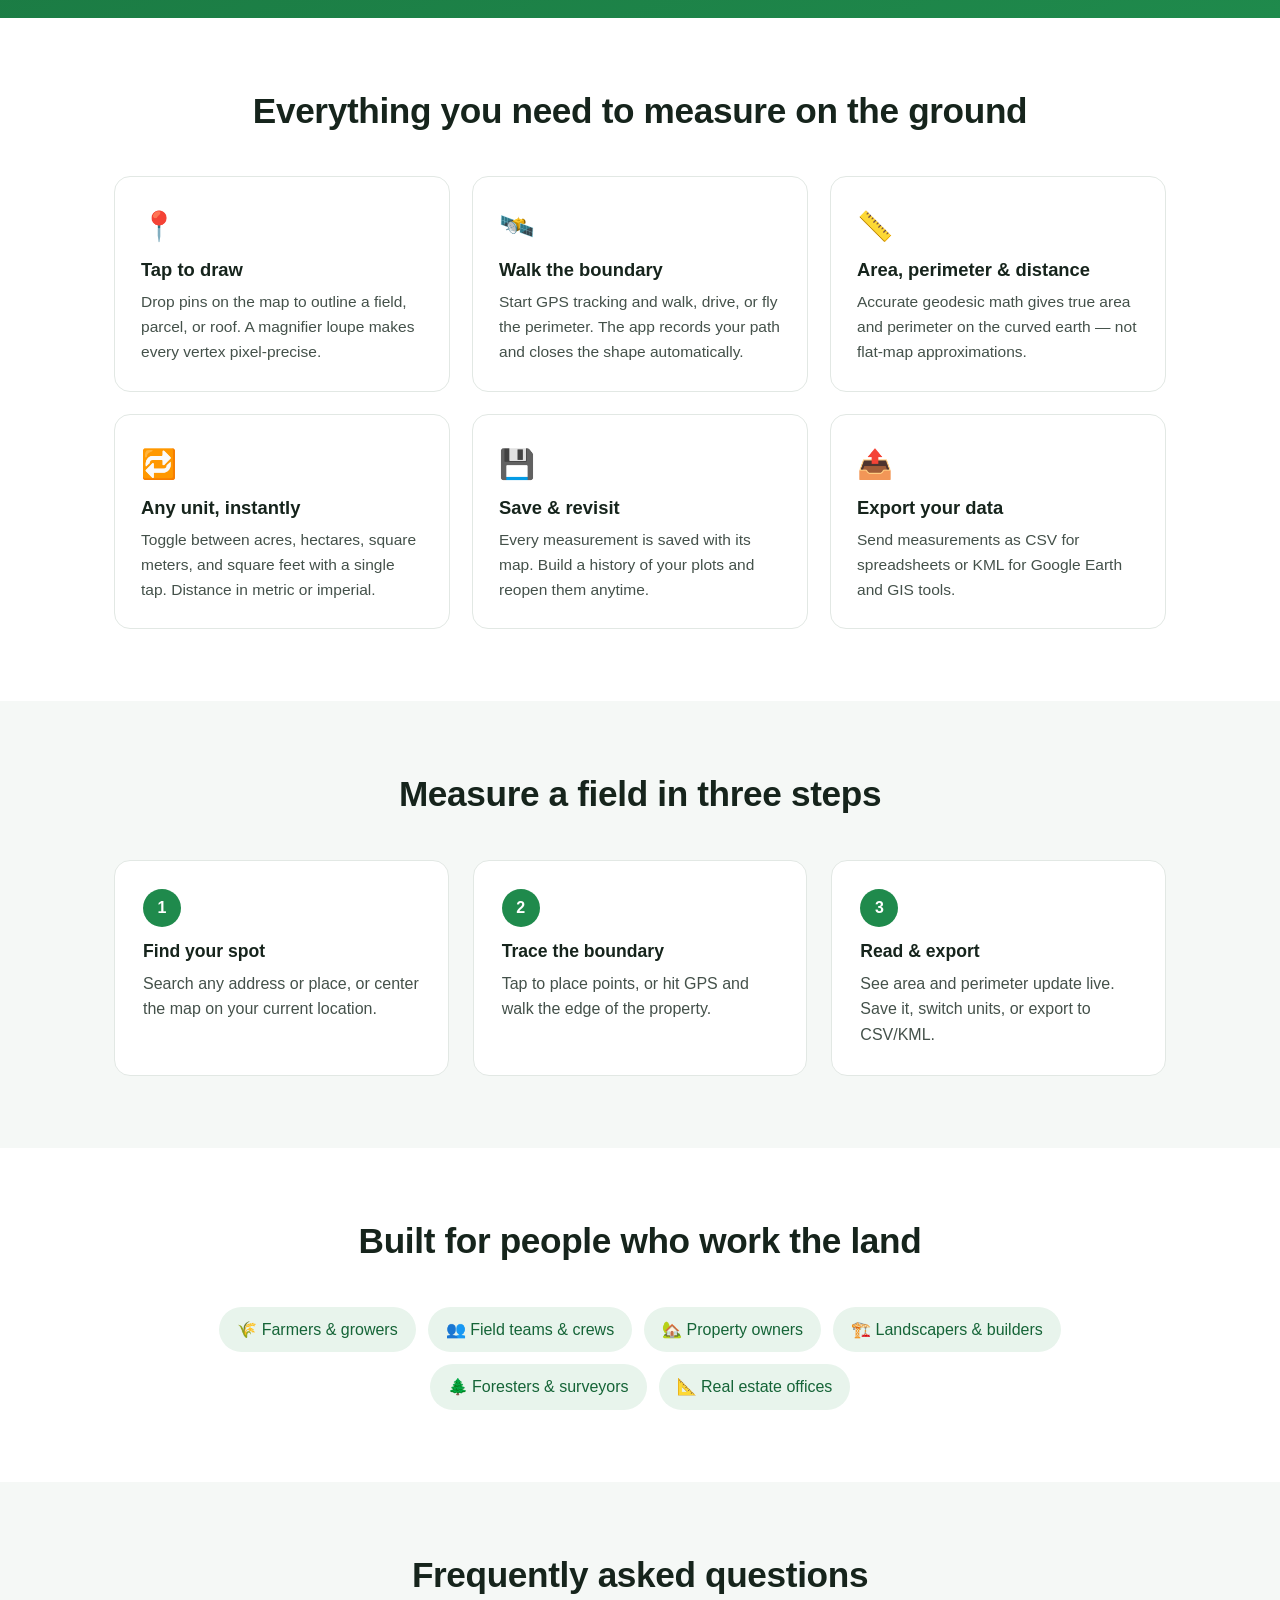
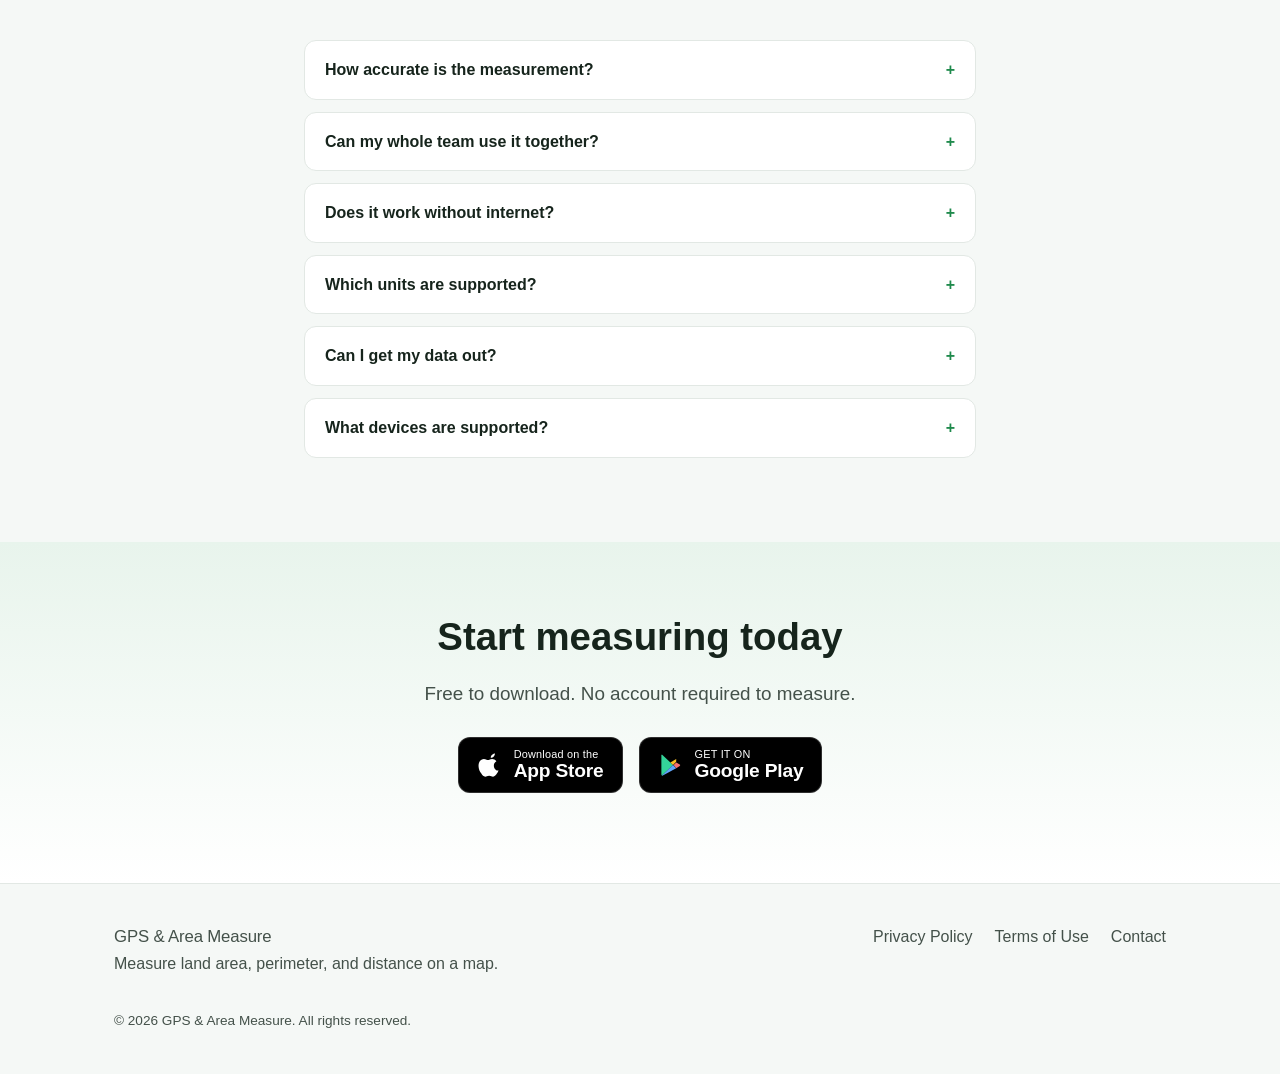
==== commit 4e8ce647: "Move Workspaces section under hero + explicit team-sharing copy; drop modal bot icon Co-Authored-By:" ====
--- a/index.html
+++ b/index.html
@@ -91,64 +91,26 @@
       </div>
     </section>
 
-    <!-- ===== Features ===== -->
-    <section id="features" class="section">
-      <div class="container">
-        <h2 class="section-title">Everything you need to measure on the ground</h2>
-        <div class="cards">
-          <article class="card">
-            <div class="card-icon">📍</div>
-            <h3>Tap to draw</h3>
-            <p>Drop pins on the map to outline a field, parcel, or roof. A magnifier loupe makes every vertex pixel-precise.</p>
-          </article>
-          <article class="card">
-            <div class="card-icon">🛰️</div>
-            <h3>Walk the boundary</h3>
-            <p>Start GPS tracking and walk, drive, or fly the perimeter. The app records your path and closes the shape automatically.</p>
-          </article>
-          <article class="card">
-            <div class="card-icon">📏</div>
-            <h3>Area, perimeter &amp; distance</h3>
-            <p>Accurate geodesic math gives true area and perimeter on the curved earth — not flat-map approximations.</p>
-          </article>
-          <article class="card">
-            <div class="card-icon">🔁</div>
-            <h3>Any unit, instantly</h3>
-            <p>Toggle between acres, hectares, square meters, and square feet with a single tap. Distance in metric or imperial.</p>
-          </article>
-          <article class="card">
-            <div class="card-icon">💾</div>
-            <h3>Save &amp; revisit</h3>
-            <p>Every measurement is saved with its map. Build a history of your plots and reopen them anytime.</p>
-          </article>
-          <article class="card">
-            <div class="card-icon">📤</div>
-            <h3>Export your data</h3>
-            <p>Send measurements as CSV for spreadsheets or KML for Google Earth and GIS tools.</p>
-          </article>
-        </div>
-      </div>
-    </section>
-
     <!-- ===== Workspaces / Teams ===== -->
     <section id="workspaces" class="section workspace-band">
       <div class="container ws-grid">
         <div class="ws-copy">
-          <span class="ws-eyebrow">Workspaces</span>
-          <h2>Measure as a team — not just solo.</h2>
+          <span class="ws-eyebrow">Workspaces · Team collaboration</span>
+          <h2>Share a workspace with your whole team.</h2>
           <p class="lead">
-            A <strong>Workspace</strong> keeps every field, plot, and note in one shared place. Invite
-            your crew, office, or family and everyone works from the same up-to-date map.
+            A <strong>Workspace</strong> holds all your fields, plots, and notes — and you can
+            <strong>share it with other members</strong>. Invite your crew, office, or family, and
+            everyone sees and edits the same measurements, live.
           </p>
           <ul class="ws-list">
-            <li><strong>Invite with one code</strong> — add teammates with a simple share link, no admin setup.</li>
-            <li><strong>Roles that fit</strong> — give each person owner, editor, or view-only access.</li>
-            <li><strong>Offline-first sync</strong> — work with no signal; changes merge automatically when you reconnect.</li>
-            <li><strong>Organized your way</strong> — sort measurements into groups and switch between multiple workspaces.</li>
-            <li><strong>Photos &amp; notes included</strong> — attach site photos and notes that sync to the whole team.</li>
+            <li><strong>Invite members with one code</strong> — send a share link and they join your workspace instantly, no admin setup.</li>
+            <li><strong>A role for each person</strong> — every member is an owner, editor, or view-only viewer.</li>
+            <li><strong>Everyone stays in sync</strong> — edits from any member merge automatically, even after working offline.</li>
+            <li><strong>Multiple workspaces</strong> — keep separate teams or projects apart and switch between them.</li>
+            <li><strong>Photos &amp; notes shared</strong> — site photos and notes sync to every member.</li>
           </ul>
           <a class="btn btn-lg" href="#download">Get the app</a>
-          <p class="ws-note">Sign-in is optional — start solo and offline, add your team whenever you're ready.</p>
+          <p class="ws-note">Sign-in is optional — start solo and offline, invite your team whenever you're ready.</p>
         </div>
 
         <div class="ws-visual" aria-hidden="true">
@@ -169,6 +131,45 @@
               <span>12 fields · 3 groups</span>
             </div>
           </div>
+        </div>
+      </div>
+    </section>
+
+    <!-- ===== Features ===== -->
+    <section id="features" class="section">
+      <div class="container">
+        <h2 class="section-title">Everything you need to measure on the ground</h2>
+        <div class="cards">
+          <article class="card">
+            <div class="card-icon">📍</div>
+            <h3>Tap to draw</h3>
+            <p>Drop pins on the map to outline a field, parcel, or roof. A magnifier loupe makes every vertex pixel-precise.</p>
+          </article>
+          <article class="card">
+            <div class="card-icon">🛰️</div>
+            <h3>Walk the boundary</h3>
+            <p>Start GPS tracking and walk, drive, or fly the perimeter. The app records your path and closes the shape automatically.</p>
+          </article>
+          <article class="card">
+            <div class="card-icon">📏</div>
+            <h3>Area, perimeter &amp; distance</h3>
+            <p>Accurate geodesic math gives true area and perimeter on the curved earth — not flat-map approximations.</p>
+          </article>
+          <article class="card">
+            <div class="card-icon">🔁</div>
+            <h3>Any unit, instantly</h3>
+            <p>Toggle between acres, hectares, square meters, and square feet with a single tap. Distance in metric or imperial.</p>
+          </article>
+          <article class="card">
+            <div class="card-icon">💾</div>
+            <h3>Save &amp; revisit</h3>
+            <p>Every measurement is saved with its map. Build a history of your plots and reopen them anytime.</p>
+          </article>
+          <article class="card">
+            <div class="card-icon">📤</div>
+            <h3>Export your data</h3>
+            <p>Send measurements as CSV for spreadsheets or KML for Google Earth and GIS tools.</p>
+          </article>
         </div>
       </div>
     </section>
@@ -274,7 +275,6 @@
   <div class="modal-backdrop" id="waitlist-modal" hidden>
     <div class="modal" role="dialog" aria-modal="true" aria-labelledby="wl-title">
       <button class="modal-close" type="button" data-waitlist-close aria-label="Close">&times;</button>
-      <div class="modal-icon" aria-hidden="true">🤖</div>
       <h2 id="wl-title">Android is coming soon</h2>
       <p>We're building the Android version of GPS &amp; Area Measure. Leave your email and we'll let
          you know the moment it's on Google Play.</p>
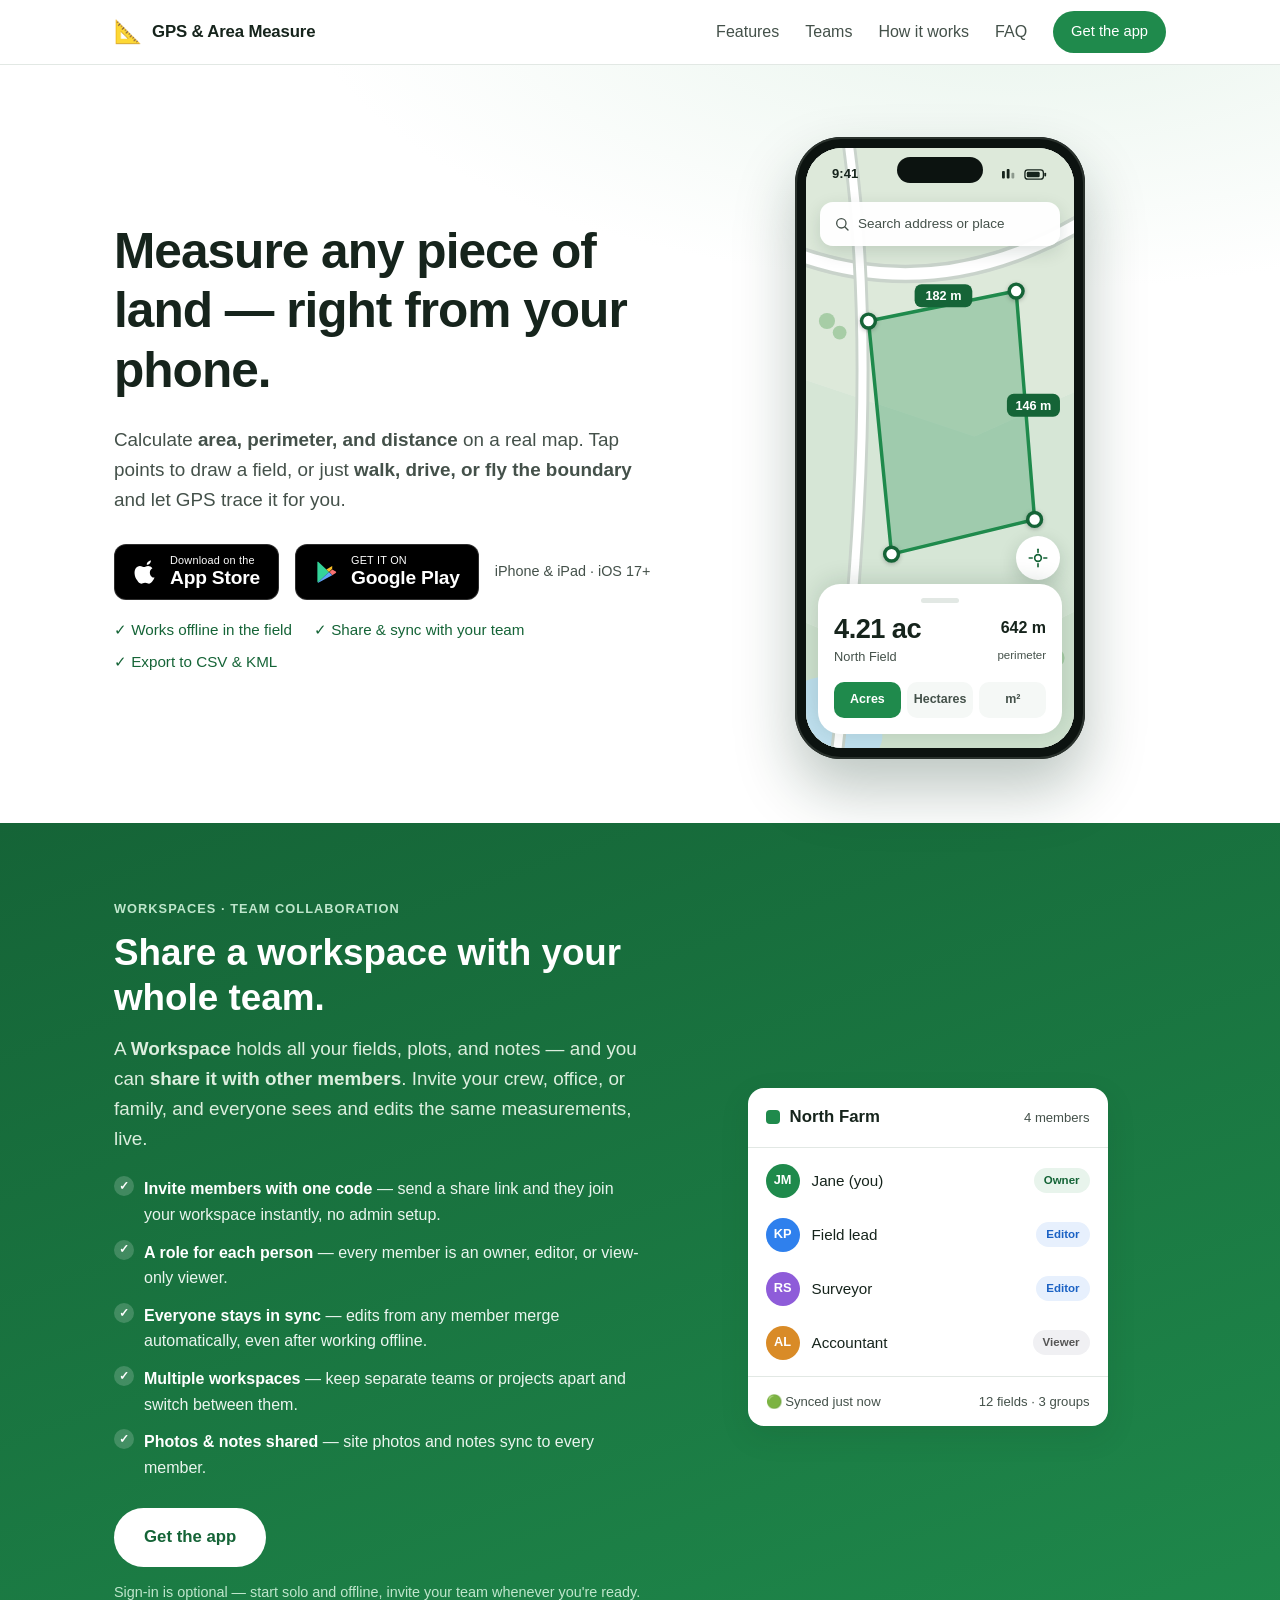
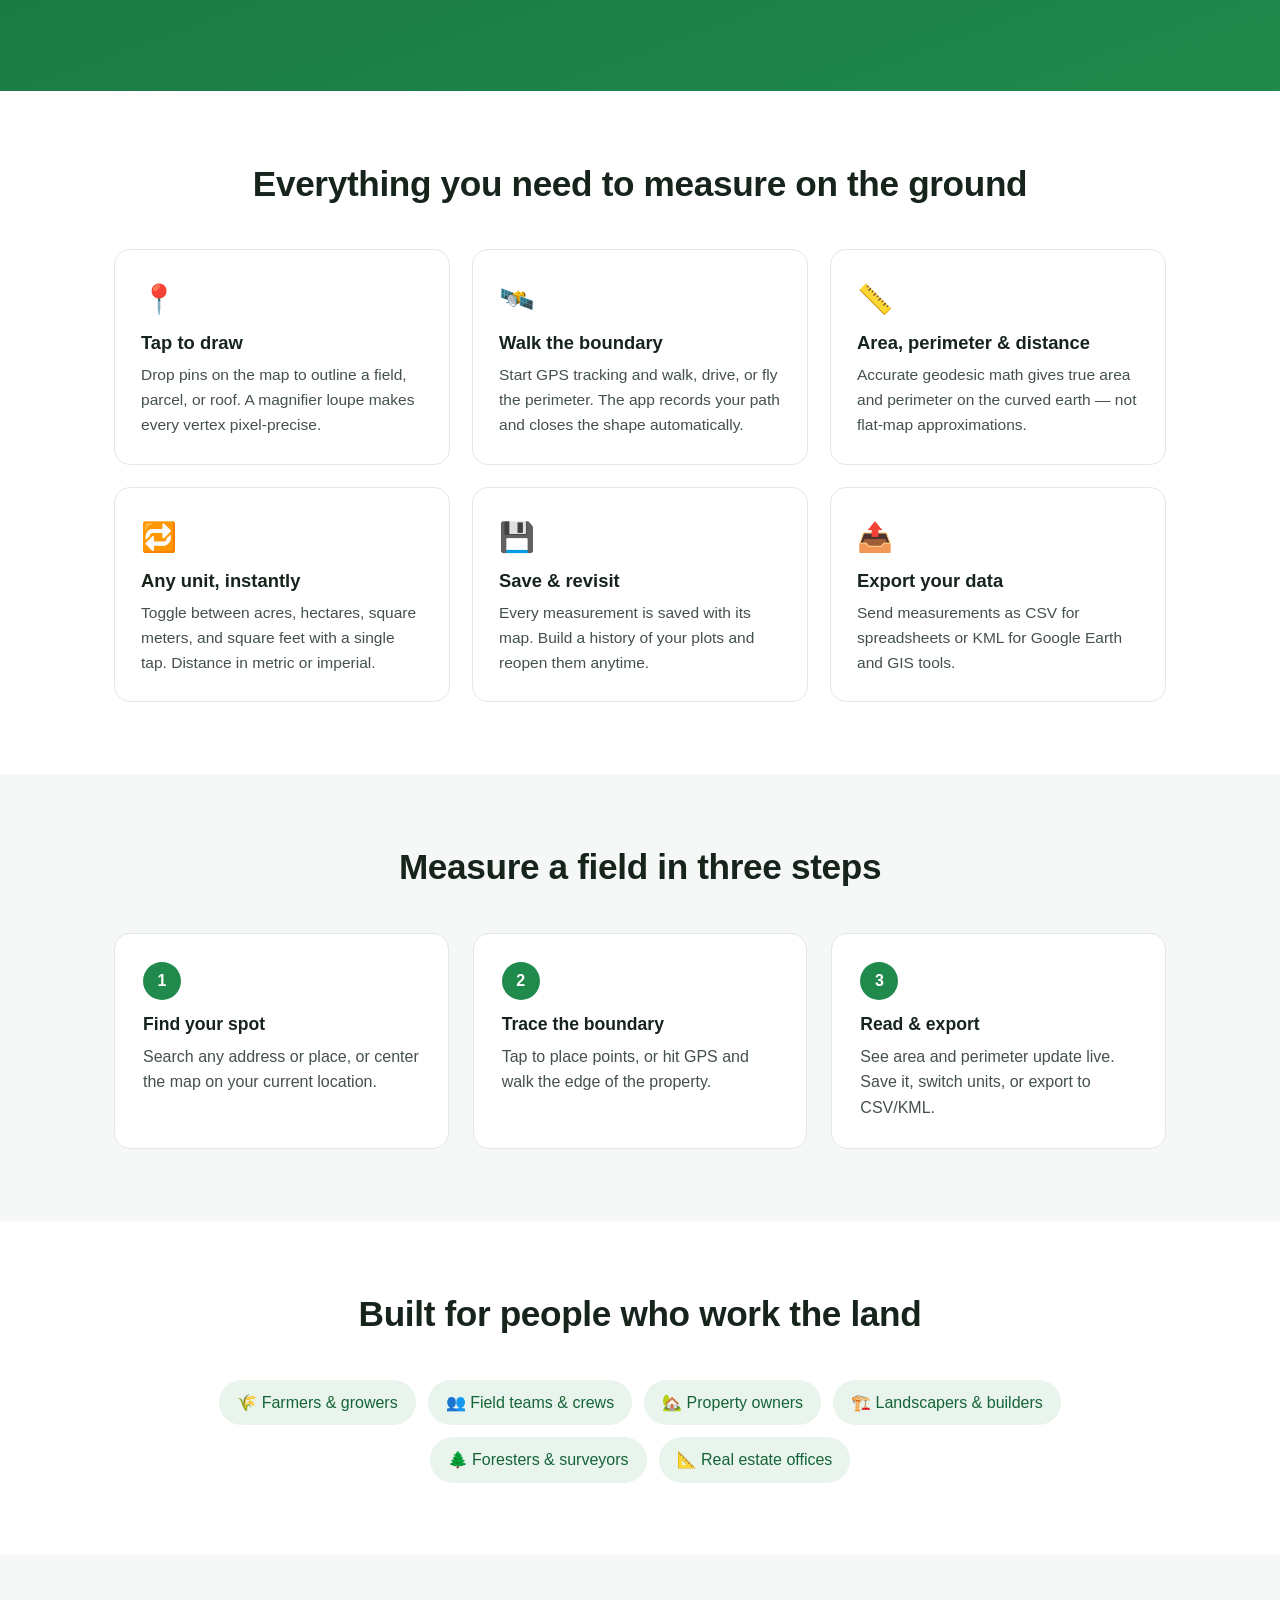
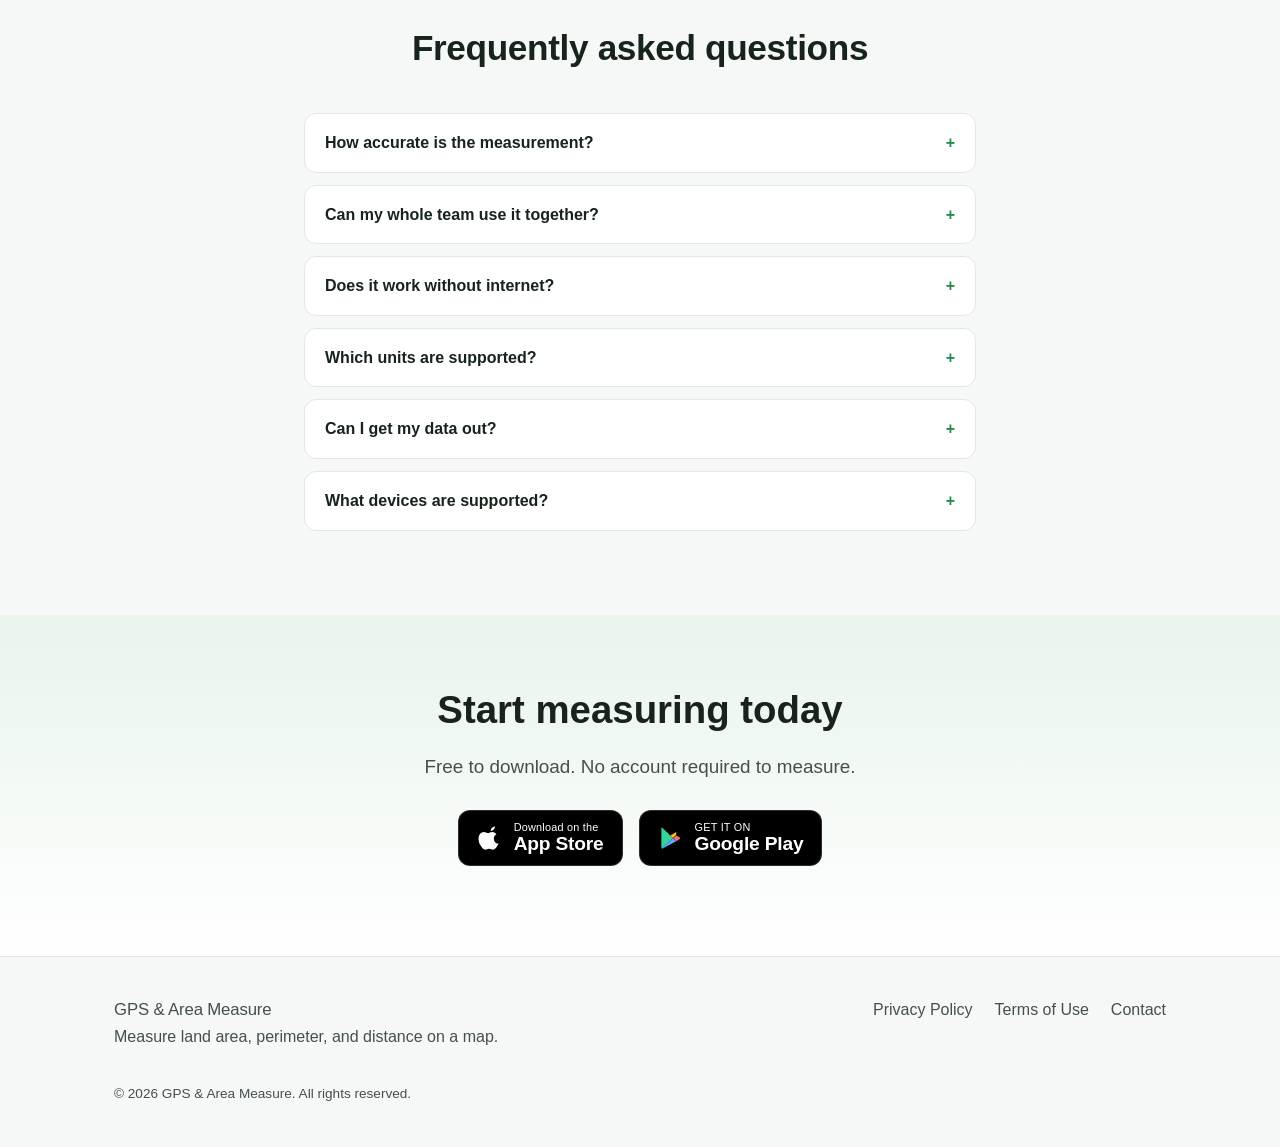
==== commit b641a044: "Hero: realistic app-screenshot mockup (vector map, search bar, GPS button, measurement sheet) Co-Aut" ====
--- a/index.html
+++ b/index.html
@@ -4,18 +4,116 @@
   <meta charset="UTF-8" />
   <meta name="viewport" content="width=device-width, initial-scale=1.0" />
   <title>GPS &amp; Area Measure — Measure Land Area, Perimeter &amp; Distance on a Map</title>
-  <meta name="description" content="Measure land area, perimeter, and distance on a map — tap points or walk the boundary with GPS. Native iPhone &amp; iPad app with CSV/KML export." />
+  <meta name="description" content="Measure land area, perimeter, and distance on a map — tap points or walk the boundary with GPS. Native iPhone &amp; iPad app with offline use, team workspaces, and CSV/KML export." />
+  <link rel="canonical" href="https://gpsandareameasure.com/" />
+  <meta name="robots" content="index, follow, max-image-preview:large" />
+  <meta name="theme-color" content="#1f8a4c" />
+  <meta name="apple-mobile-web-app-title" content="Area Measure" />
+  <meta name="keywords" content="area measure, gps area calculator, land measurement app, field area measure, measure land on map, perimeter calculator, acreage calculator, hectare measure, GPS land survey app" />
 
   <!-- Open Graph / social sharing -->
   <meta property="og:type" content="website" />
-  <meta property="og:title" content="GPS &amp; Area Measure" />
-  <meta property="og:description" content="Measure land area, perimeter, and distance on a map — by tapping points or walking the boundary with GPS." />
-  <meta property="og:url" content="https://gpsandareameasure.com" />
+  <meta property="og:site_name" content="GPS &amp; Area Measure" />
+  <meta property="og:title" content="GPS &amp; Area Measure — Measure Land Area, Perimeter &amp; Distance" />
+  <meta property="og:description" content="Measure land area, perimeter, and distance on a real map — tap points or walk the boundary with GPS. iPhone &amp; iPad." />
+  <meta property="og:url" content="https://gpsandareameasure.com/" />
   <meta property="og:image" content="https://gpsandareameasure.com/assets/og-image.png" />
+  <meta property="og:image:width" content="1200" />
+  <meta property="og:image:height" content="630" />
+  <meta property="og:image:alt" content="GPS &amp; Area Measure — measure any piece of land from your phone" />
+  <meta property="og:locale" content="en_US" />
   <meta name="twitter:card" content="summary_large_image" />
+  <meta name="twitter:title" content="GPS &amp; Area Measure — Measure Land Area, Perimeter &amp; Distance" />
+  <meta name="twitter:description" content="Measure land area, perimeter, and distance on a real map — tap points or walk the boundary with GPS." />
+  <meta name="twitter:image" content="https://gpsandareameasure.com/assets/og-image.png" />
 
   <link rel="icon" href="assets/favicon.svg" type="image/svg+xml" />
+  <link rel="apple-touch-icon" href="assets/favicon.svg" />
   <link rel="stylesheet" href="assets/styles.css" />
+
+  <!-- Structured data: app + organization -->
+  <script type="application/ld+json">
+  {
+    "@context": "https://schema.org",
+    "@type": "MobileApplication",
+    "name": "GPS & Area Measure",
+    "operatingSystem": "iOS 17.0 or later",
+    "applicationCategory": "UtilitiesApplication",
+    "description": "Measure land area, perimeter, and distance on a map — tap points or walk the boundary with GPS. Works offline, supports team workspaces, and exports to CSV and KML.",
+    "url": "https://gpsandareameasure.com/",
+    "image": "https://gpsandareameasure.com/assets/og-image.png",
+    "offers": {
+      "@type": "Offer",
+      "price": "0",
+      "priceCurrency": "USD"
+    },
+    "featureList": [
+      "Measure area, perimeter, and distance on a real map",
+      "Tap to draw points or walk the boundary with GPS",
+      "Geodesic accuracy on the WGS-84 ellipsoid",
+      "Acres, hectares, square meters, and square feet",
+      "Works offline in the field",
+      "Team workspaces with shared sync",
+      "Export to CSV and KML"
+    ]
+  }
+  </script>
+  <script type="application/ld+json">
+  {
+    "@context": "https://schema.org",
+    "@type": "FAQPage",
+    "mainEntity": [
+      {
+        "@type": "Question",
+        "name": "How accurate is the measurement?",
+        "acceptedAnswer": {
+          "@type": "Answer",
+          "text": "The app uses geodesic calculations on the WGS-84 ellipsoid, so area and perimeter stay accurate even on large parcels. GPS accuracy depends on your device and sky view; tap-to-draw on satellite imagery is the most precise for small plots."
+        }
+      },
+      {
+        "@type": "Question",
+        "name": "Can my whole team use it together?",
+        "acceptedAnswer": {
+          "@type": "Answer",
+          "text": "Yes — that's what Workspaces are for. Invite teammates with a share code and give each person owner, editor, or view-only access. Everyone works from the same measurements, and changes sync automatically, even after working offline."
+        }
+      },
+      {
+        "@type": "Question",
+        "name": "Does it work without internet?",
+        "acceptedAnswer": {
+          "@type": "Answer",
+          "text": "GPS tracking and measurement work offline, and so do your workspaces — create, edit, and organize with no signal. Everything syncs to your team the moment you're back online. Map tiles for a brand-new area need a connection to load, but cached areas stay available in the field."
+        }
+      },
+      {
+        "@type": "Question",
+        "name": "Which units are supported?",
+        "acceptedAnswer": {
+          "@type": "Answer",
+          "text": "Acres, hectares, square meters, and square feet for area; meters, kilometers, feet, and miles for distance — switchable anytime."
+        }
+      },
+      {
+        "@type": "Question",
+        "name": "Can I get my data out?",
+        "acceptedAnswer": {
+          "@type": "Answer",
+          "text": "Yes. Export any measurement as CSV (for spreadsheets) or KML (for Google Earth and GIS software)."
+        }
+      },
+      {
+        "@type": "Question",
+        "name": "What devices are supported?",
+        "acceptedAnswer": {
+          "@type": "Answer",
+          "text": "iPhone and iPad running iOS 17 or later, with an iPad-optimized layout."
+        }
+      }
+    ]
+  }
+  </script>
 </head>
 <body>
   <!-- ===== Header ===== -->
@@ -75,16 +173,86 @@
         <div class="hero-visual" aria-hidden="true">
           <div class="phone">
             <div class="phone-screen">
-              <div class="map-grid"></div>
-              <svg viewBox="0 0 240 360" class="field-overlay" preserveAspectRatio="none">
-                <polygon points="40,90 190,60 205,210 70,260" />
-                <circle cx="40" cy="90" r="6"/><circle cx="190" cy="60" r="6"/>
-                <circle cx="205" cy="210" r="6"/><circle cx="70" cy="260" r="6"/>
+
+              <!-- Vector map -->
+              <svg class="map" viewBox="0 0 240 520" preserveAspectRatio="xMidYMid slice">
+                <!-- base terrain -->
+                <rect width="240" height="520" fill="#e7efe7"/>
+                <path d="M0 0H240V210L150 250 0 200Z" fill="#dde9da"/>
+                <path d="M0 200L150 250 240 210V400L120 460 0 410Z" fill="#d6e6d6"/>
+                <path d="M0 410L120 460 240 400V520H0Z" fill="#cfe2cf"/>
+                <!-- water -->
+                <path d="M-10 470C30 440 70 470 70 510 70 540 10 545 -20 530Z" fill="#bfe0ef"/>
+                <!-- roads (casing + fill) -->
+                <path d="M-10 90 Q120 140 250 60" fill="none" stroke="#c9d3cb" stroke-width="16"/>
+                <path d="M-10 90 Q120 140 250 60" fill="none" stroke="#ffffff" stroke-width="10"/>
+                <path d="M40 -10 Q70 200 30 530" fill="none" stroke="#c9d3cb" stroke-width="12"/>
+                <path d="M40 -10 Q70 200 30 530" fill="none" stroke="#ffffff" stroke-width="7"/>
+                <!-- tree clusters -->
+                <g fill="#a7cda6">
+                  <circle cx="206" cy="430" r="9"/><circle cx="220" cy="442" r="8"/>
+                  <circle cx="200" cy="446" r="7"/><circle cx="216" cy="424" r="6"/>
+                  <circle cx="22" cy="150" r="7"/><circle cx="33" cy="160" r="6"/>
+                </g>
+
+                <!-- measured field -->
+                <polygon class="field" points="58,150 186,124 202,322 78,352"/>
+                <!-- edge length labels -->
+                <g class="edge-label">
+                  <rect x="98" y="118" width="50" height="20" rx="6"/>
+                  <text x="123" y="132">182 m</text>
+                </g>
+                <g class="edge-label">
+                  <rect x="178" y="213" width="46" height="20" rx="6"/>
+                  <text x="201" y="227">146 m</text>
+                </g>
+                <!-- vertices -->
+                <g class="vertex">
+                  <circle cx="58" cy="150" r="6"/><circle cx="186" cy="124" r="6"/>
+                  <circle cx="202" cy="322" r="6"/><circle cx="78" cy="352" r="6"/>
+                </g>
               </svg>
-              <div class="readout">
-                <span class="readout-value">4.21 ac</span>
-                <span class="readout-label">Area · 642 m perimeter</span>
+
+              <!-- status bar -->
+              <div class="phone-status">
+                <span>9:41</span>
+                <span class="status-right">
+                  <svg viewBox="0 0 18 12" width="17"><rect x="0" y="2" width="3" height="8" rx="1" fill="currentColor"/><rect x="5" y="0" width="3" height="10" rx="1" fill="currentColor"/><rect x="10" y="4" width="3" height="6" rx="1" fill="currentColor" opacity=".4"/></svg>
+                  <svg viewBox="0 0 26 12" width="24"><rect x="1" y="1" width="20" height="10" rx="3" fill="none" stroke="currentColor" stroke-width="1.4"/><rect x="3" y="3" width="14" height="6" rx="1.5" fill="currentColor"/><rect x="22" y="4" width="2" height="4" rx="1" fill="currentColor"/></svg>
+                </span>
               </div>
+
+              <!-- search bar -->
+              <div class="map-search">
+                <svg viewBox="0 0 24 24" width="16" aria-hidden="true"><circle cx="11" cy="11" r="7" fill="none" stroke="currentColor" stroke-width="2"/><line x1="16.5" y1="16.5" x2="21" y2="21" stroke="currentColor" stroke-width="2" stroke-linecap="round"/></svg>
+                <span>Search address or place</span>
+              </div>
+
+              <!-- locate / GPS button -->
+              <button class="map-gps" type="button" tabindex="-1">
+                <svg viewBox="0 0 24 24" width="20"><circle cx="12" cy="12" r="4" fill="none" stroke="currentColor" stroke-width="2"/><line x1="12" y1="1.5" x2="12" y2="5" stroke="currentColor" stroke-width="2" stroke-linecap="round"/><line x1="12" y1="19" x2="12" y2="22.5" stroke="currentColor" stroke-width="2" stroke-linecap="round"/><line x1="1.5" y1="12" x2="5" y2="12" stroke="currentColor" stroke-width="2" stroke-linecap="round"/><line x1="19" y1="12" x2="22.5" y2="12" stroke="currentColor" stroke-width="2" stroke-linecap="round"/></svg>
+              </button>
+
+              <!-- bottom measurement sheet -->
+              <div class="measure-card">
+                <span class="mc-grab"></span>
+                <div class="mc-head">
+                  <div>
+                    <span class="mc-value">4.21 ac</span>
+                    <span class="mc-label">North Field</span>
+                  </div>
+                  <div class="mc-peri">
+                    <strong>642 m</strong>
+                    <span>perimeter</span>
+                  </div>
+                </div>
+                <div class="mc-units">
+                  <span class="unit active">Acres</span>
+                  <span class="unit">Hectares</span>
+                  <span class="unit">m²</span>
+                </div>
+              </div>
+
             </div>
           </div>
         </div>
--- a/assets/styles.css
+++ b/assets/styles.css
@@ -132,32 +132,74 @@
 /* Phone mockup */
 .hero-visual { display: flex; justify-content: center; }
 .phone {
-  width: 260px; aspect-ratio: 9 / 19;
-  background: #0e1512; border-radius: 40px; padding: 10px;
-  box-shadow: var(--shadow); position: relative;
+  width: 290px; aspect-ratio: 9 / 19.3;
+  background: #0c1310; border-radius: 46px; padding: 11px;
+  box-shadow: 0 30px 60px rgba(16, 50, 32, 0.28), inset 0 0 0 2px #2a322d;
+  position: relative;
 }
 .phone-screen {
   position: relative; width: 100%; height: 100%;
-  border-radius: 30px; overflow: hidden; background: #cfe0d4;
-}
-.map-grid {
-  position: absolute; inset: 0;
-  background-image:
-    linear-gradient(rgba(31,138,76,.10) 1px, transparent 1px),
-    linear-gradient(90deg, rgba(31,138,76,.10) 1px, transparent 1px);
-  background-size: 28px 28px;
-  background-color: #d8e8dd;
-}
-.field-overlay { position: absolute; inset: 0; width: 100%; height: 100%; }
-.field-overlay polygon { fill: rgba(31,138,76,.28); stroke: var(--green); stroke-width: 3; }
-.field-overlay circle { fill: #fff; stroke: var(--green-dark); stroke-width: 3; }
-.readout {
-  position: absolute; left: 14px; bottom: 14px;
-  background: rgba(255,255,255,.95); border-radius: 12px; padding: 8px 12px;
-  box-shadow: 0 4px 14px rgba(0,0,0,.12); display: flex; flex-direction: column;
-}
-.readout-value { font-weight: 700; color: var(--ink); font-size: 1.1rem; }
-.readout-label { font-size: .72rem; color: var(--body); }
+  border-radius: 36px; overflow: hidden; background: #e7efe7;
+  font-family: var(--font);
+}
+
+/* dynamic island */
+.phone::after {
+  content: ""; position: absolute; top: 20px; left: 50%; transform: translateX(-50%);
+  width: 86px; height: 26px; background: #0c1310; border-radius: 14px; z-index: 5;
+}
+
+.map { position: absolute; inset: 0; width: 100%; height: 100%; }
+.map .field { fill: rgba(31,138,76,.30); stroke: var(--green); stroke-width: 3; stroke-linejoin: round; }
+.map .vertex circle { fill: #fff; stroke: var(--green-dark); stroke-width: 3; filter: drop-shadow(0 1px 2px rgba(0,0,0,.25)); }
+.map .edge-label rect { fill: var(--green-dark); }
+.map .edge-label text { fill: #fff; font-size: 11px; font-weight: 600; text-anchor: middle; font-family: var(--font); }
+
+/* status bar */
+.phone-status {
+  position: absolute; top: 16px; left: 0; right: 0; z-index: 6;
+  display: flex; justify-content: space-between; align-items: center;
+  padding: 0 26px; font-size: 13px; font-weight: 600; color: var(--ink);
+}
+.phone-status .status-right { display: inline-flex; align-items: center; gap: 5px; }
+
+/* search bar */
+.map-search {
+  position: absolute; top: 54px; left: 14px; right: 14px; z-index: 4;
+  display: flex; align-items: center; gap: 8px;
+  background: rgba(255,255,255,.96); border-radius: 13px;
+  padding: 11px 14px; color: var(--body); font-size: 13.5px;
+  box-shadow: 0 6px 18px rgba(16,50,32,.14);
+}
+
+/* locate button */
+.map-gps {
+  position: absolute; right: 14px; bottom: 168px; z-index: 4;
+  width: 44px; height: 44px; border: 0; border-radius: 50%;
+  background: #fff; color: var(--green-dark); cursor: default;
+  display: flex; align-items: center; justify-content: center;
+  box-shadow: 0 6px 18px rgba(16,50,32,.18);
+}
+
+/* bottom measurement sheet */
+.measure-card {
+  position: absolute; left: 12px; right: 12px; bottom: 14px; z-index: 4;
+  background: #fff; border-radius: 22px; padding: 14px 16px 16px;
+  box-shadow: 0 -2px 24px rgba(16,50,32,.16);
+}
+.mc-grab { display: block; width: 38px; height: 5px; border-radius: 3px; background: var(--line); margin: 0 auto 12px; }
+.mc-head { display: flex; align-items: flex-start; justify-content: space-between; }
+.mc-value { display: block; font-size: 1.7rem; font-weight: 800; color: var(--ink); line-height: 1; letter-spacing: -.02em; }
+.mc-label { display: block; font-size: .8rem; color: var(--body); margin-top: 5px; }
+.mc-peri { text-align: right; }
+.mc-peri strong { display: block; font-size: 1rem; color: var(--ink); }
+.mc-peri span { font-size: .72rem; color: var(--body); }
+.mc-units { display: flex; gap: 6px; margin-top: 14px; }
+.mc-units .unit {
+  flex: 1; text-align: center; font-size: .78rem; font-weight: 600;
+  padding: 8px 0; border-radius: 10px; background: var(--bg-alt); color: var(--body);
+}
+.mc-units .unit.active { background: var(--green); color: #fff; }
 
 /* ===== Sections ===== */
 .section { padding: 72px 0; }
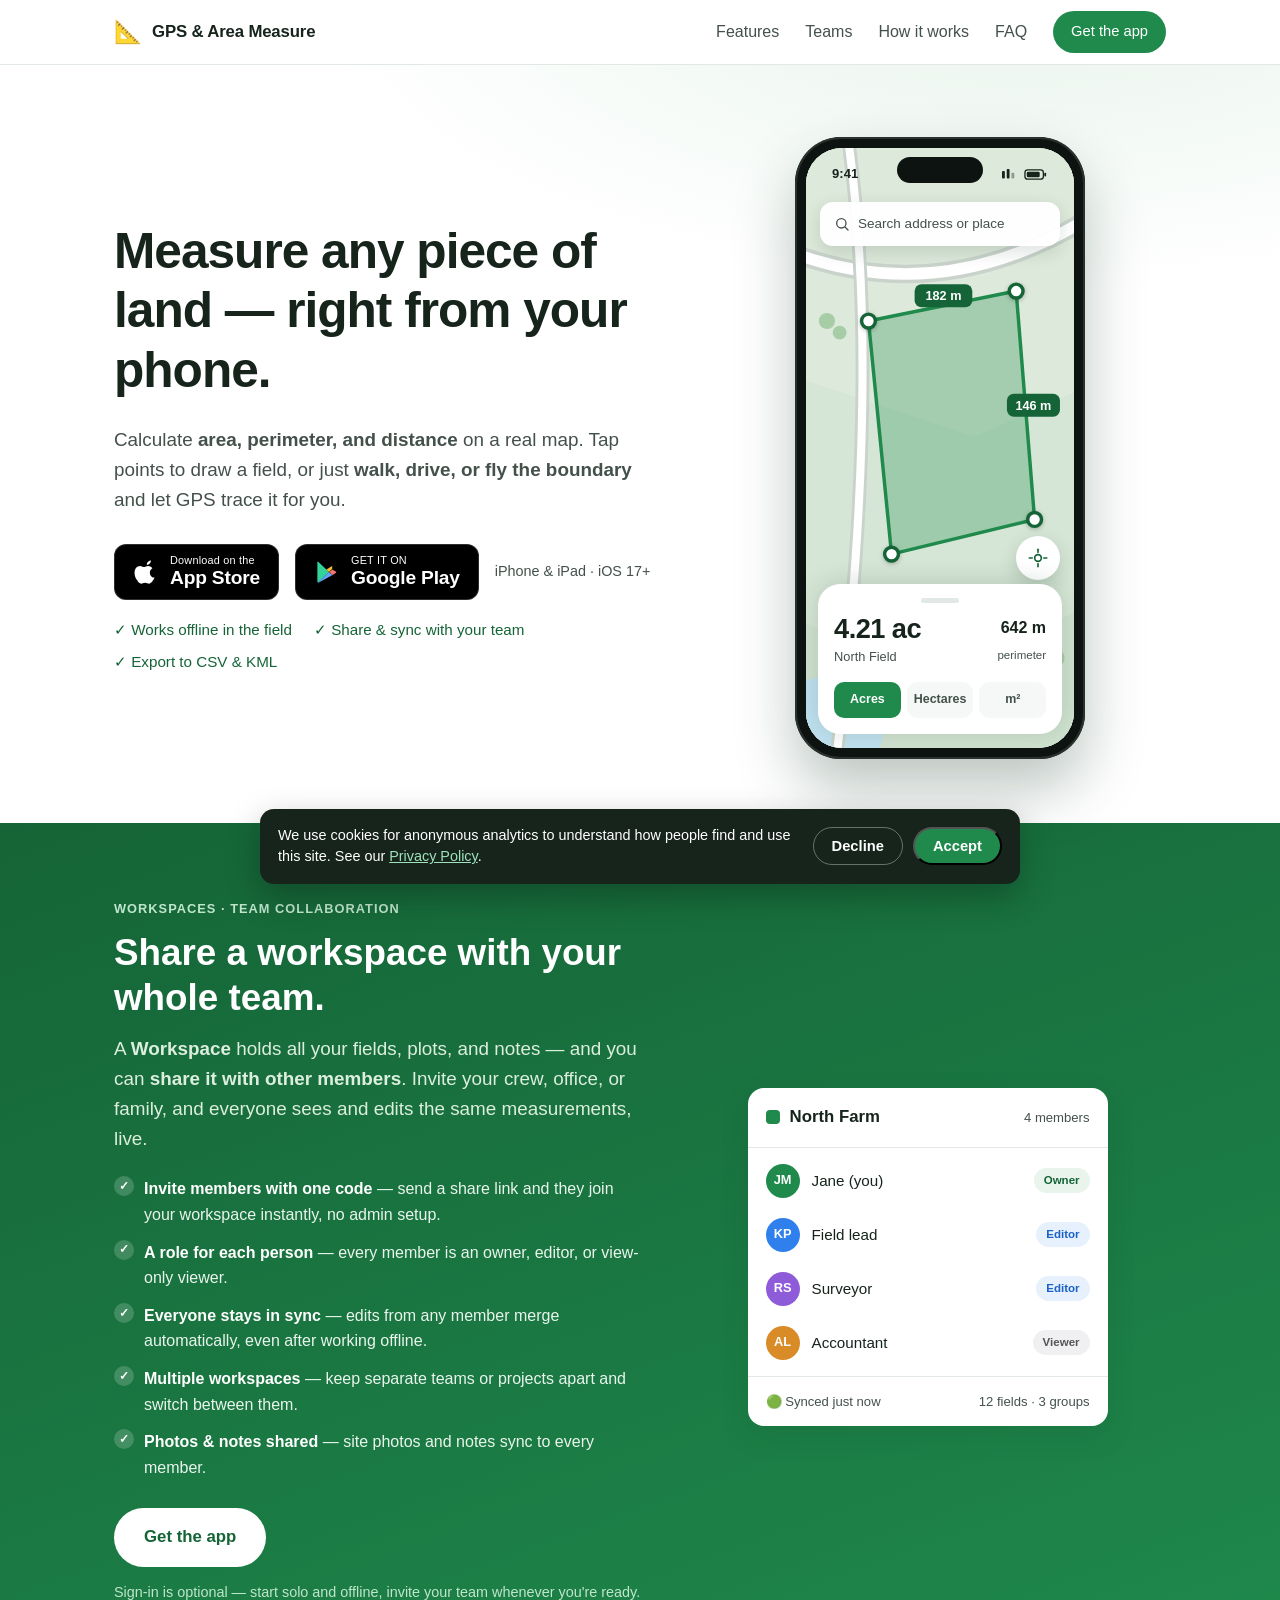
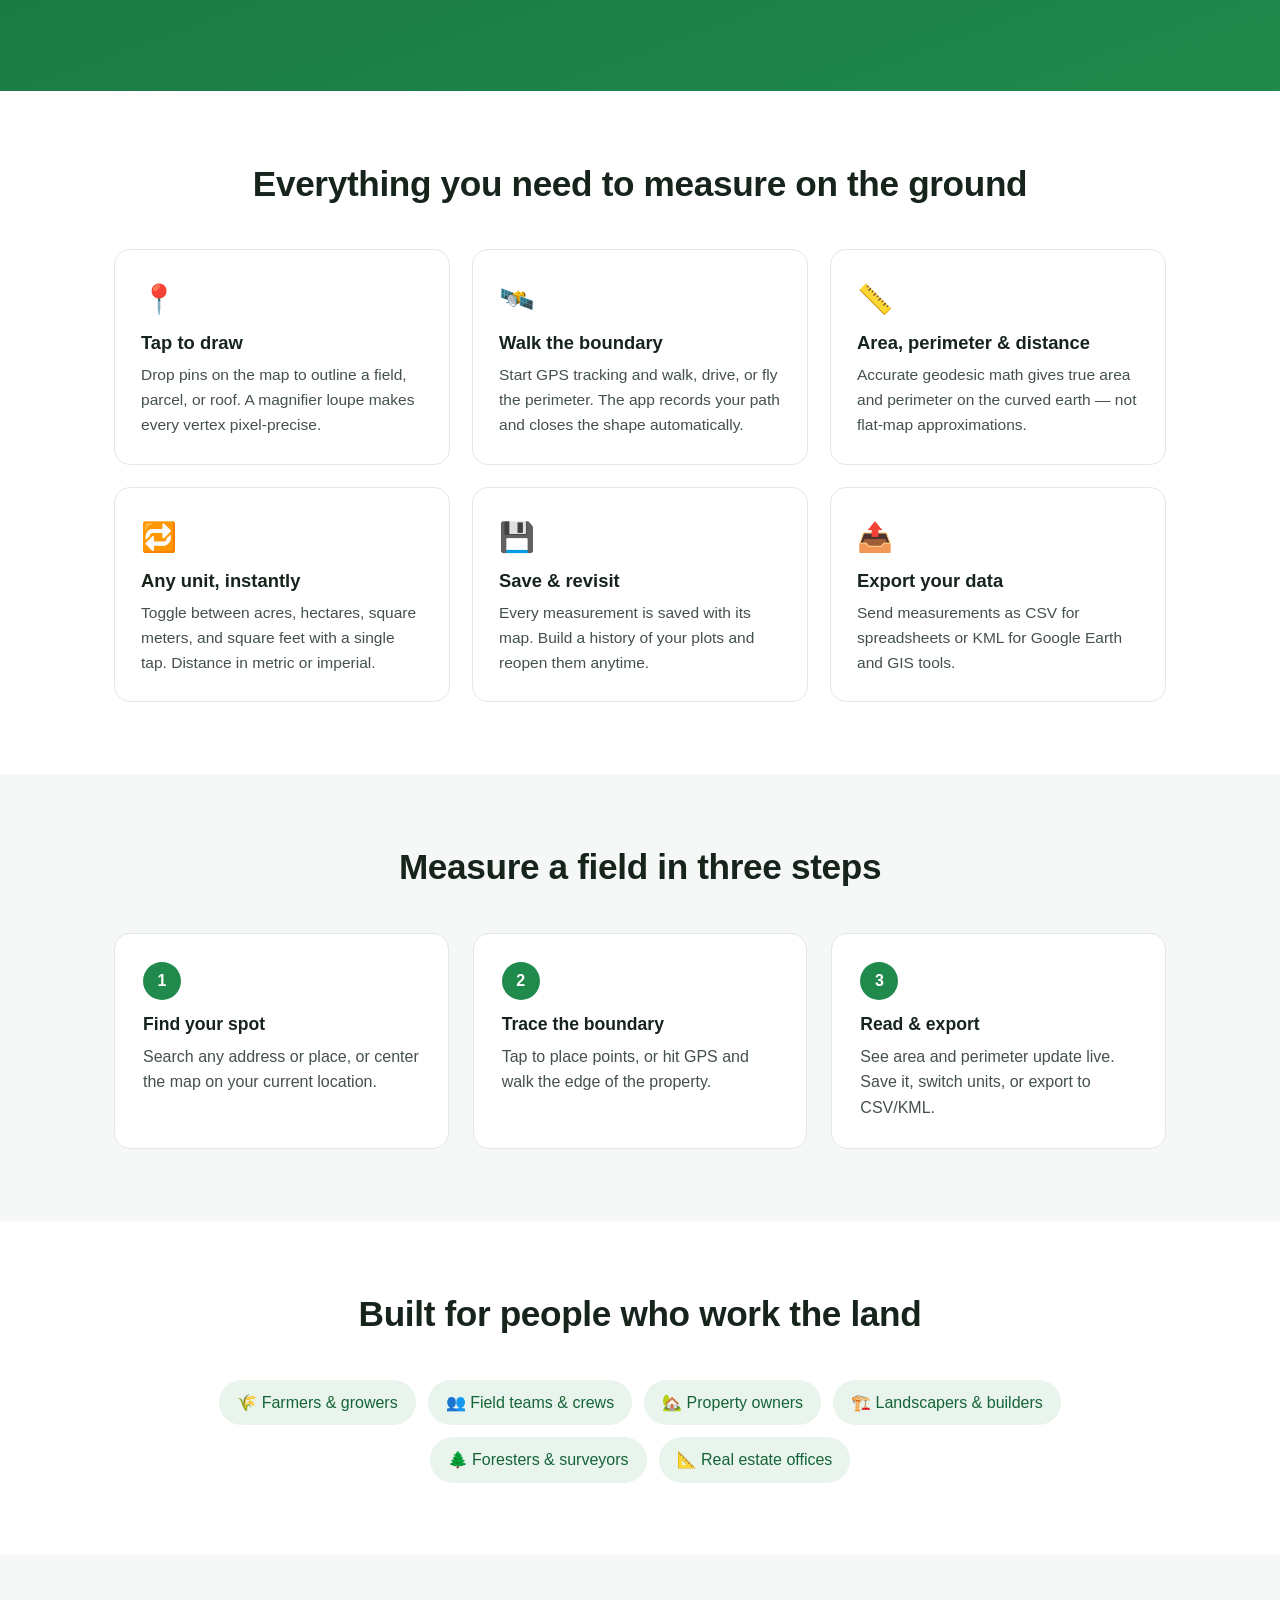
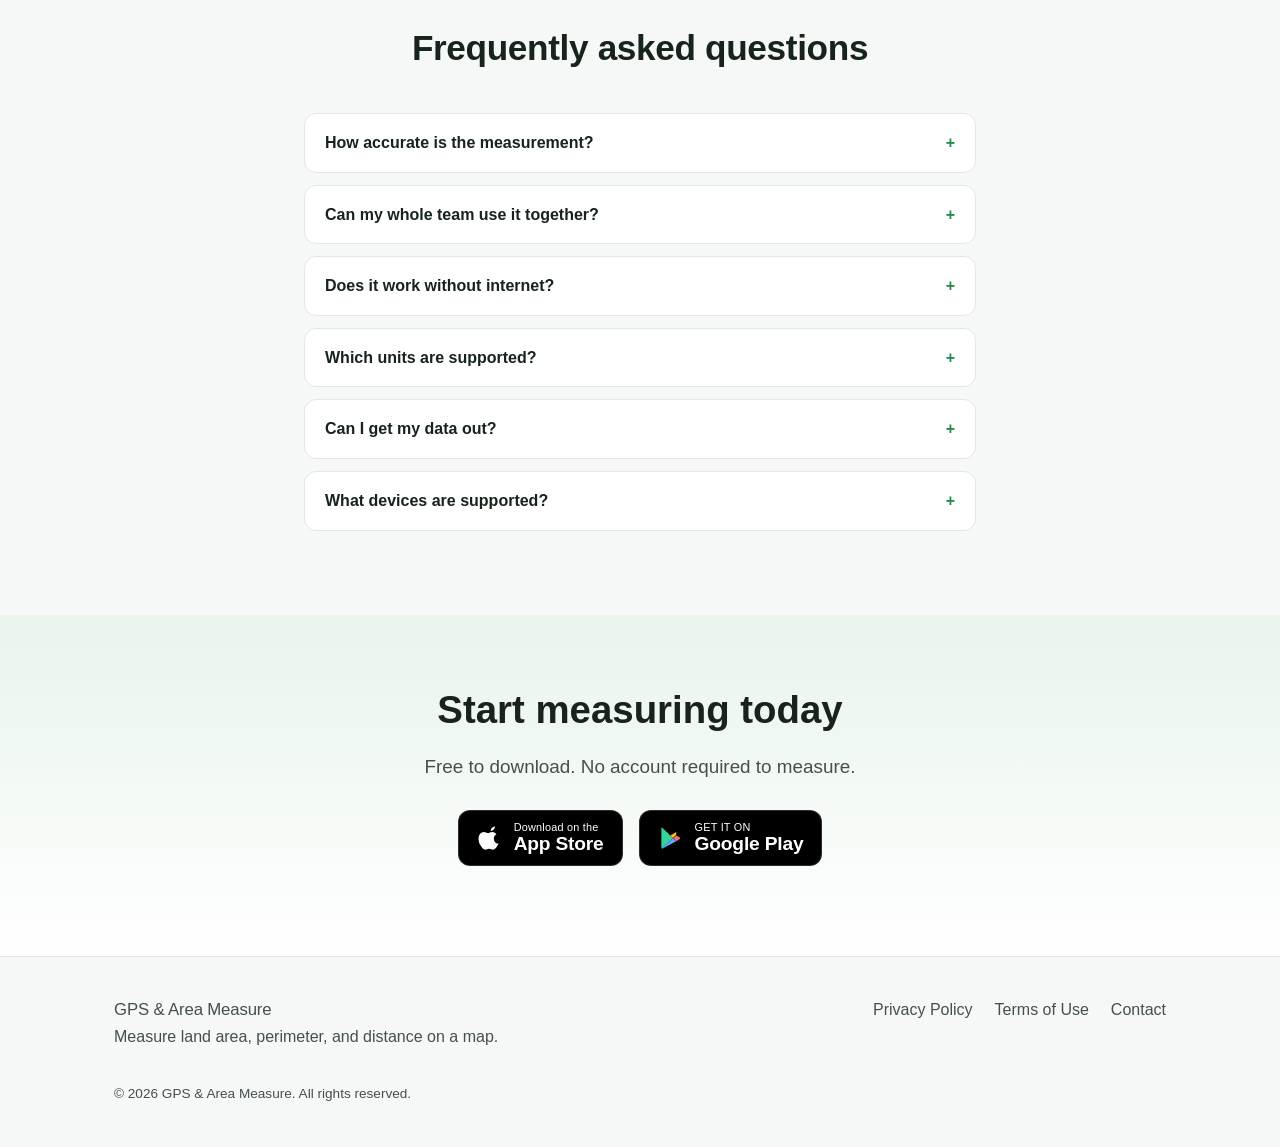
==== commit 1595190d: "Analytics: GA4 + Consent Mode v2 cookie banner, UTM/campaign attribution, App Store click tracking C" ====
--- a/index.html
+++ b/index.html
@@ -145,7 +145,7 @@
             and let GPS trace it for you.
           </p>
           <div class="cta-row" id="download">
-            <a class="store-badge" href="#" aria-label="Download on the App Store">
+            <a class="store-badge" href="#" data-app-store aria-label="Download on the App Store">
               <svg viewBox="0 0 24 24" aria-hidden="true" class="sb-icon">
                 <path fill="#fff" d="M16.5 1.3c.1 1-.3 2-1 2.8-.7.8-1.8 1.4-2.8 1.3-.1-1 .4-2 1-2.7.7-.8 1.9-1.4 2.8-1.4zM19.9 17c-.5 1.2-.8 1.7-1.4 2.7-.9 1.4-2.2 3.1-3.7 3.1-1.4 0-1.7-.9-3.6-.9s-2.3.9-3.6.9c-1.5 0-2.7-1.5-3.6-2.9C1.1 16.3.8 11.4 2.4 8.8c.9-1.5 2.4-2.4 4-2.4 1.5 0 2.5 1 3.8 1 1.2 0 2-1 3.8-1 1.4 0 2.9.8 3.9 2.1-3.4 1.9-2.9 6.8.2 8.5z"/>
               </svg>
@@ -418,7 +418,7 @@
         <h2>Start measuring today</h2>
         <p class="lead">Free to download. No account required to measure.</p>
         <div class="cta-row" style="justify-content:center">
-          <a class="store-badge" href="#" aria-label="Download on the App Store">
+          <a class="store-badge" href="#" data-app-store aria-label="Download on the App Store">
             <svg viewBox="0 0 24 24" aria-hidden="true" class="sb-icon">
               <path fill="#fff" d="M16.5 1.3c.1 1-.3 2-1 2.8-.7.8-1.8 1.4-2.8 1.3-.1-1 .4-2 1-2.7.7-.8 1.9-1.4 2.8-1.4zM19.9 17c-.5 1.2-.8 1.7-1.4 2.7-.9 1.4-2.2 3.1-3.7 3.1-1.4 0-1.7-.9-3.6-.9s-2.3.9-3.6.9c-1.5 0-2.7-1.5-3.6-2.9C1.1 16.3.8 11.4 2.4 8.8c.9-1.5 2.4-2.4 4-2.4 1.5 0 2.5 1 3.8 1 1.2 0 2-1 3.8-1 1.4 0 2.9.8 3.9 2.1-3.4 1.9-2.9 6.8.2 8.5z"/>
             </svg>
@@ -475,6 +475,7 @@
   </footer>
 
   <script>document.getElementById('year').textContent = new Date().getFullYear();</script>
+  <script src="assets/analytics.js"></script>
   <script src="s/share-config.js"></script>
   <script src="assets/waitlist.js"></script>
 </body>
--- a/assets/styles.css
+++ b/assets/styles.css
@@ -318,3 +318,20 @@
 .footer-links a { color: var(--body); }
 .muted { color: var(--body); }
 .small { font-size: .85rem; }
+
+/* ===== Cookie consent banner ===== */
+.consent-bar {
+  position: fixed; left: 16px; right: 16px; bottom: 16px; z-index: 999;
+  max-width: 760px; margin: 0 auto;
+  background: var(--ink); color: #fff;
+  border-radius: 14px; box-shadow: 0 12px 34px rgba(0,0,0,.28);
+  padding: 16px 18px;
+  display: flex; align-items: center; justify-content: space-between; gap: 16px;
+  flex-wrap: wrap;
+}
+.consent-bar p { margin: 0; font-size: .9rem; flex: 1 1 320px; line-height: 1.5; }
+.consent-bar a { color: #9fe3bb; text-decoration: underline; }
+.consent-actions { display: flex; gap: 10px; flex-shrink: 0; }
+.consent-bar .consent-decline { background: transparent; border: 1px solid rgba(255,255,255,.35); color: #fff; }
+.consent-bar .consent-decline:hover { background: rgba(255,255,255,.10); }
+.consent-bar .consent-accept { background: var(--green); }
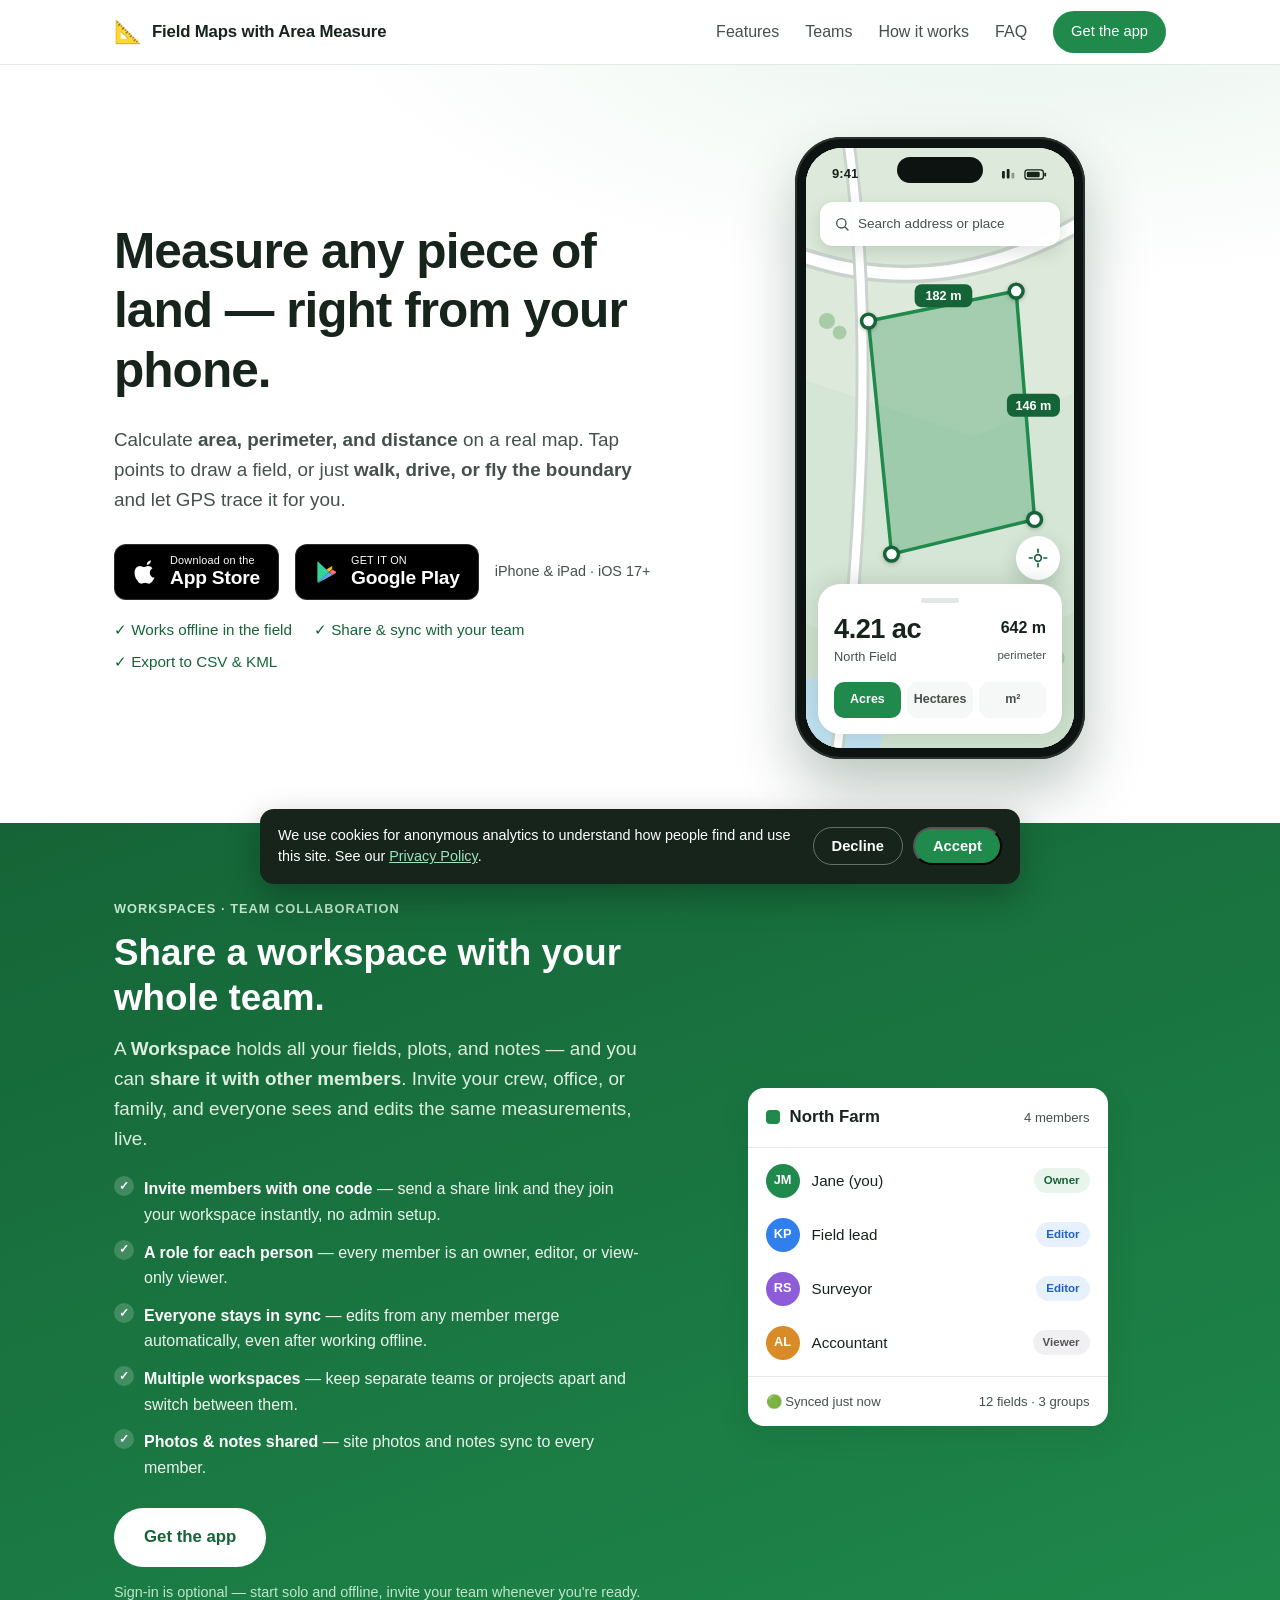
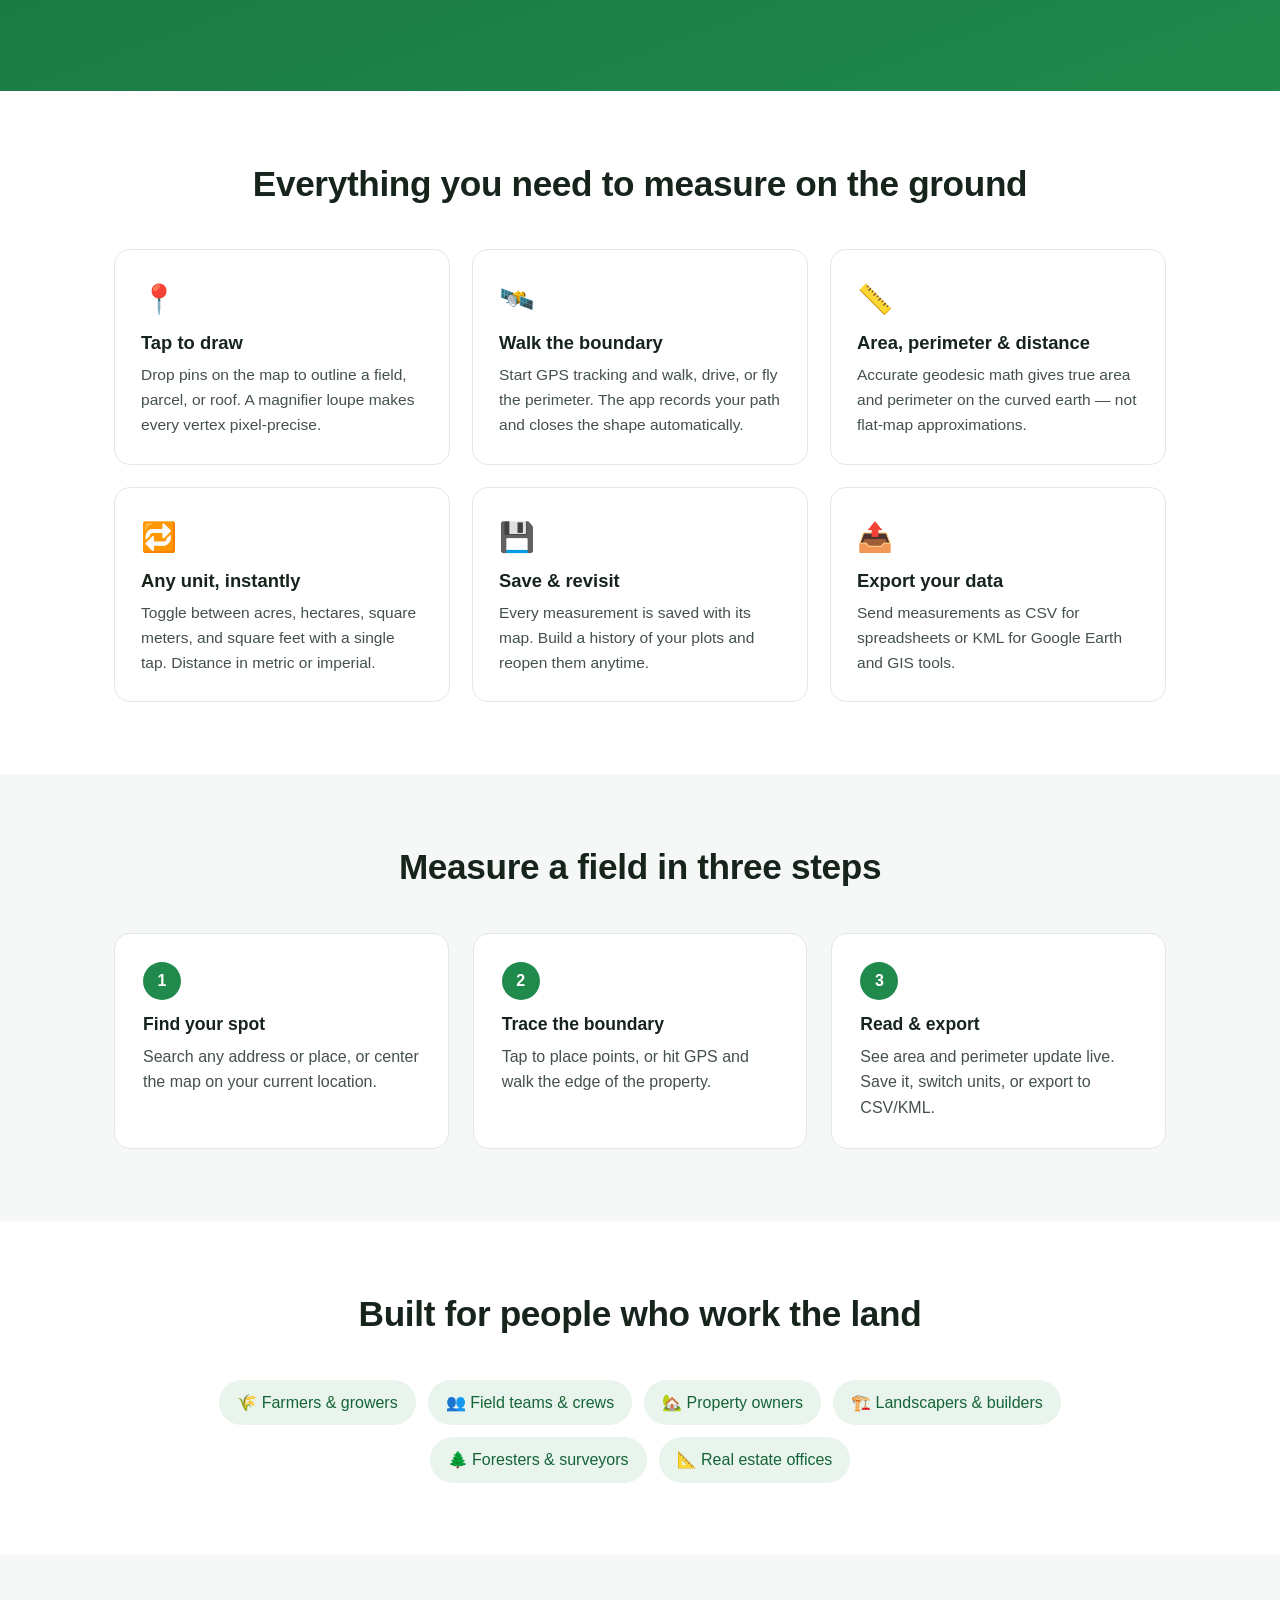
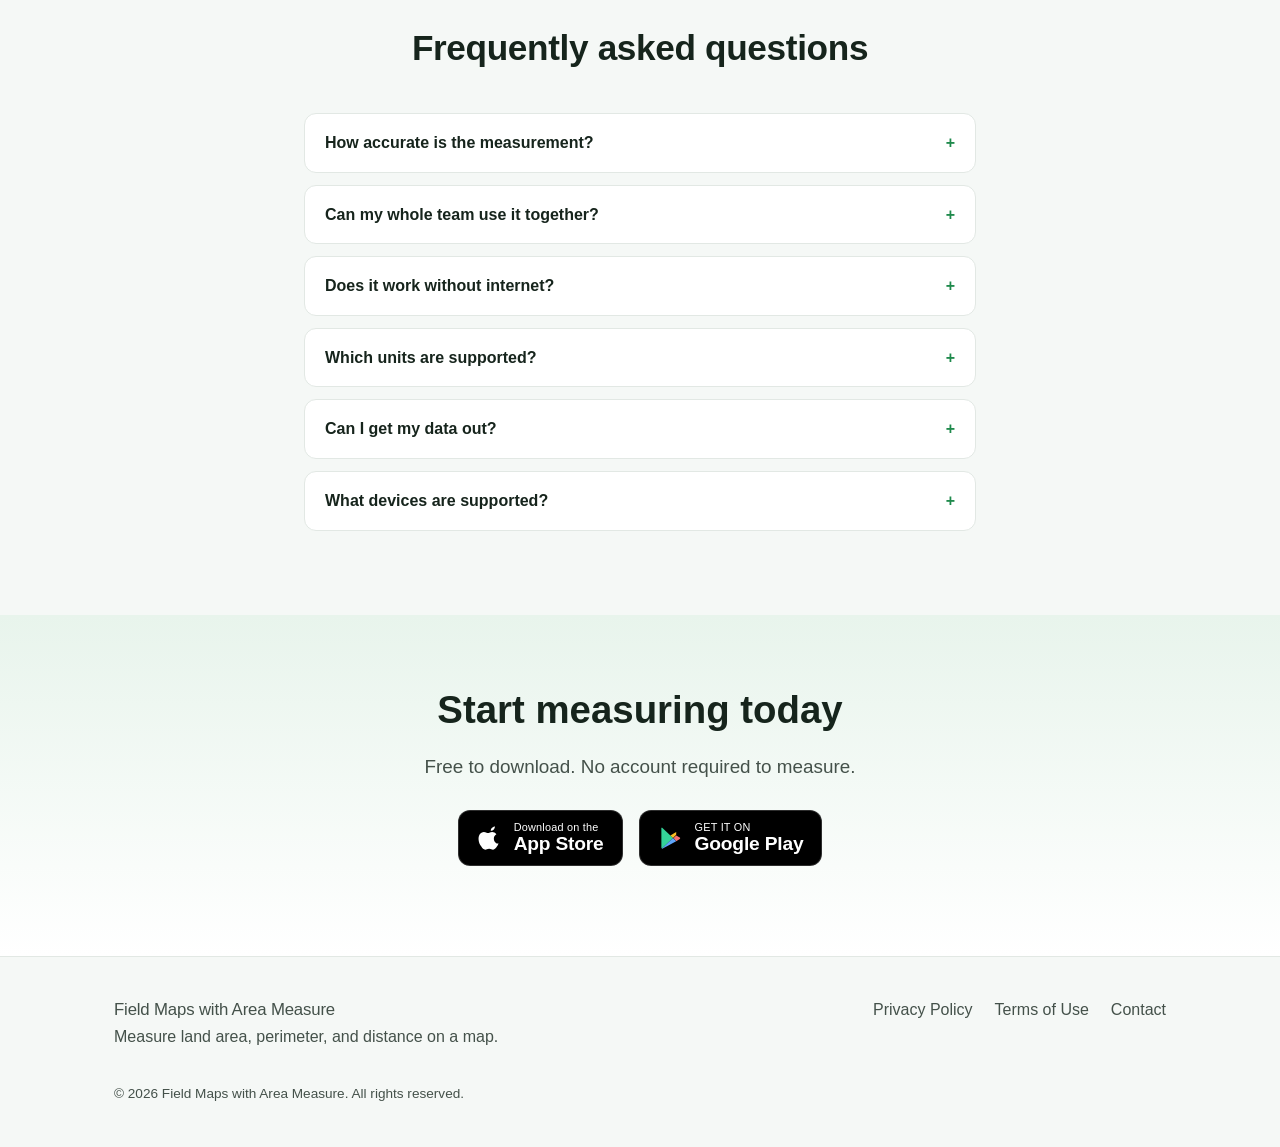
==== commit 5d2b428f: "Rebrand to canonical app name: Field Maps with Area Measure Co-Authored-By: Claude Opus 4.8 <noreply" ====
--- a/index.html
+++ b/index.html
@@ -3,7 +3,7 @@
 <head>
   <meta charset="UTF-8" />
   <meta name="viewport" content="width=device-width, initial-scale=1.0" />
-  <title>GPS &amp; Area Measure — Measure Land Area, Perimeter &amp; Distance on a Map</title>
+  <title>Field Maps with Area Measure — Measure Land Area, Perimeter &amp; Distance on a Map</title>
   <meta name="description" content="Measure land area, perimeter, and distance on a map — tap points or walk the boundary with GPS. Native iPhone &amp; iPad app with offline use, team workspaces, and CSV/KML export." />
   <link rel="canonical" href="https://gpsandareameasure.com/" />
   <meta name="robots" content="index, follow, max-image-preview:large" />
@@ -13,17 +13,17 @@
 
   <!-- Open Graph / social sharing -->
   <meta property="og:type" content="website" />
-  <meta property="og:site_name" content="GPS &amp; Area Measure" />
-  <meta property="og:title" content="GPS &amp; Area Measure — Measure Land Area, Perimeter &amp; Distance" />
+  <meta property="og:site_name" content="Field Maps with Area Measure" />
+  <meta property="og:title" content="Field Maps with Area Measure — Measure Land Area, Perimeter &amp; Distance" />
   <meta property="og:description" content="Measure land area, perimeter, and distance on a real map — tap points or walk the boundary with GPS. iPhone &amp; iPad." />
   <meta property="og:url" content="https://gpsandareameasure.com/" />
   <meta property="og:image" content="https://gpsandareameasure.com/assets/og-image.png" />
   <meta property="og:image:width" content="1200" />
   <meta property="og:image:height" content="630" />
-  <meta property="og:image:alt" content="GPS &amp; Area Measure — measure any piece of land from your phone" />
+  <meta property="og:image:alt" content="Field Maps with Area Measure — measure any piece of land from your phone" />
   <meta property="og:locale" content="en_US" />
   <meta name="twitter:card" content="summary_large_image" />
-  <meta name="twitter:title" content="GPS &amp; Area Measure — Measure Land Area, Perimeter &amp; Distance" />
+  <meta name="twitter:title" content="Field Maps with Area Measure — Measure Land Area, Perimeter &amp; Distance" />
   <meta name="twitter:description" content="Measure land area, perimeter, and distance on a real map — tap points or walk the boundary with GPS." />
   <meta name="twitter:image" content="https://gpsandareameasure.com/assets/og-image.png" />
 
@@ -36,7 +36,7 @@
   {
     "@context": "https://schema.org",
     "@type": "MobileApplication",
-    "name": "GPS & Area Measure",
+    "name": "Field Maps with Area Measure",
     "operatingSystem": "iOS 17.0 or later",
     "applicationCategory": "UtilitiesApplication",
     "description": "Measure land area, perimeter, and distance on a map — tap points or walk the boundary with GPS. Works offline, supports team workspaces, and exports to CSV and KML.",
@@ -121,7 +121,7 @@
     <div class="container nav">
       <a class="brand" href="#top">
         <span class="brand-mark" aria-hidden="true">📐</span>
-        <span class="brand-name">GPS &amp; Area Measure</span>
+        <span class="brand-name">Field Maps with Area Measure</span>
       </a>
       <nav class="nav-links">
         <a href="#features">Features</a>
@@ -444,7 +444,7 @@
     <div class="modal" role="dialog" aria-modal="true" aria-labelledby="wl-title">
       <button class="modal-close" type="button" data-waitlist-close aria-label="Close">&times;</button>
       <h2 id="wl-title">Android is coming soon</h2>
-      <p>We're building the Android version of GPS &amp; Area Measure. Leave your email and we'll let
+      <p>We're building the Android version of Field Maps with Area Measure. Leave your email and we'll let
          you know the moment it's on Google Play.</p>
       <form id="wl-form" novalidate>
         <input type="email" id="wl-email" name="email" required placeholder="you@example.com"
@@ -460,7 +460,7 @@
   <footer class="site-footer">
     <div class="container footer-grid">
       <div>
-        <span class="brand-name">GPS &amp; Area Measure</span>
+        <span class="brand-name">Field Maps with Area Measure</span>
         <p class="muted">Measure land area, perimeter, and distance on a map.</p>
       </div>
       <nav class="footer-links">
@@ -470,7 +470,7 @@
       </nav>
     </div>
     <div class="container">
-      <p class="muted small">© <span id="year"></span> GPS &amp; Area Measure. All rights reserved.</p>
+      <p class="muted small">© <span id="year"></span> Field Maps with Area Measure. All rights reserved.</p>
     </div>
   </footer>
 
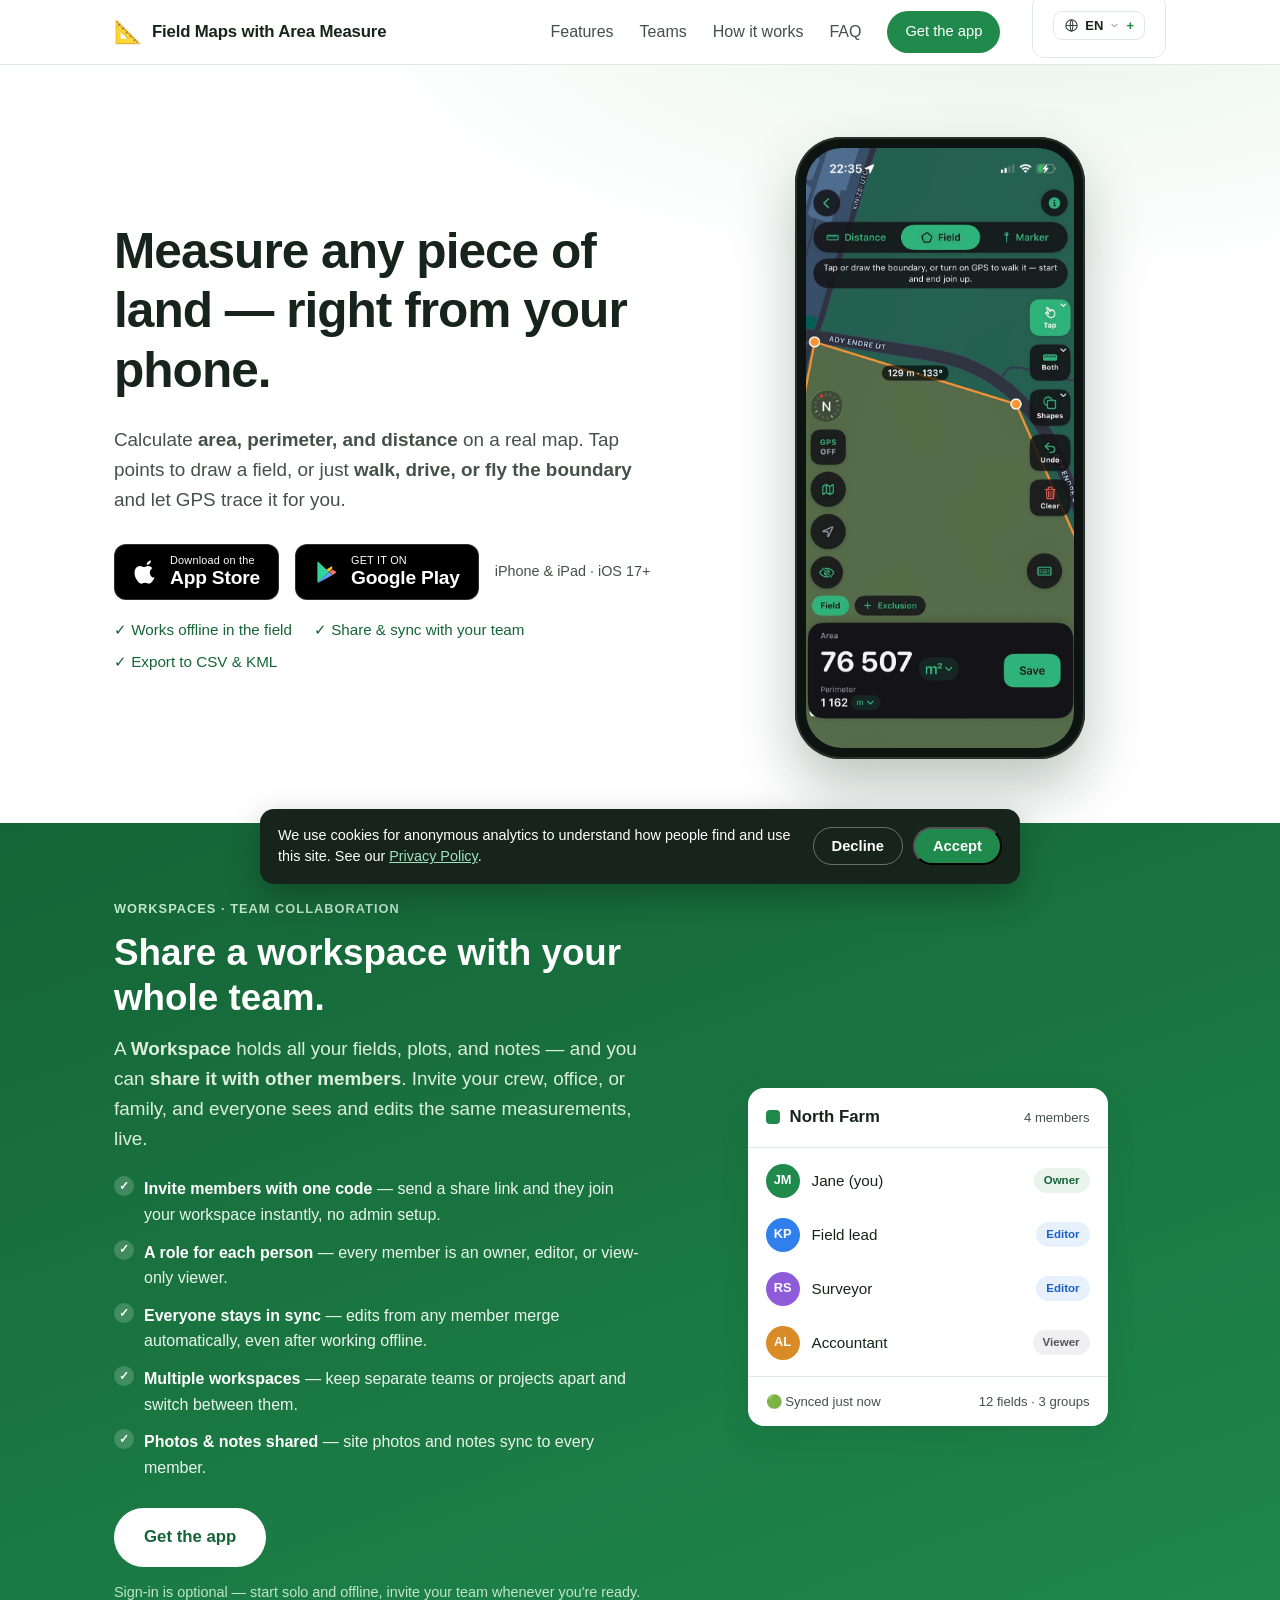
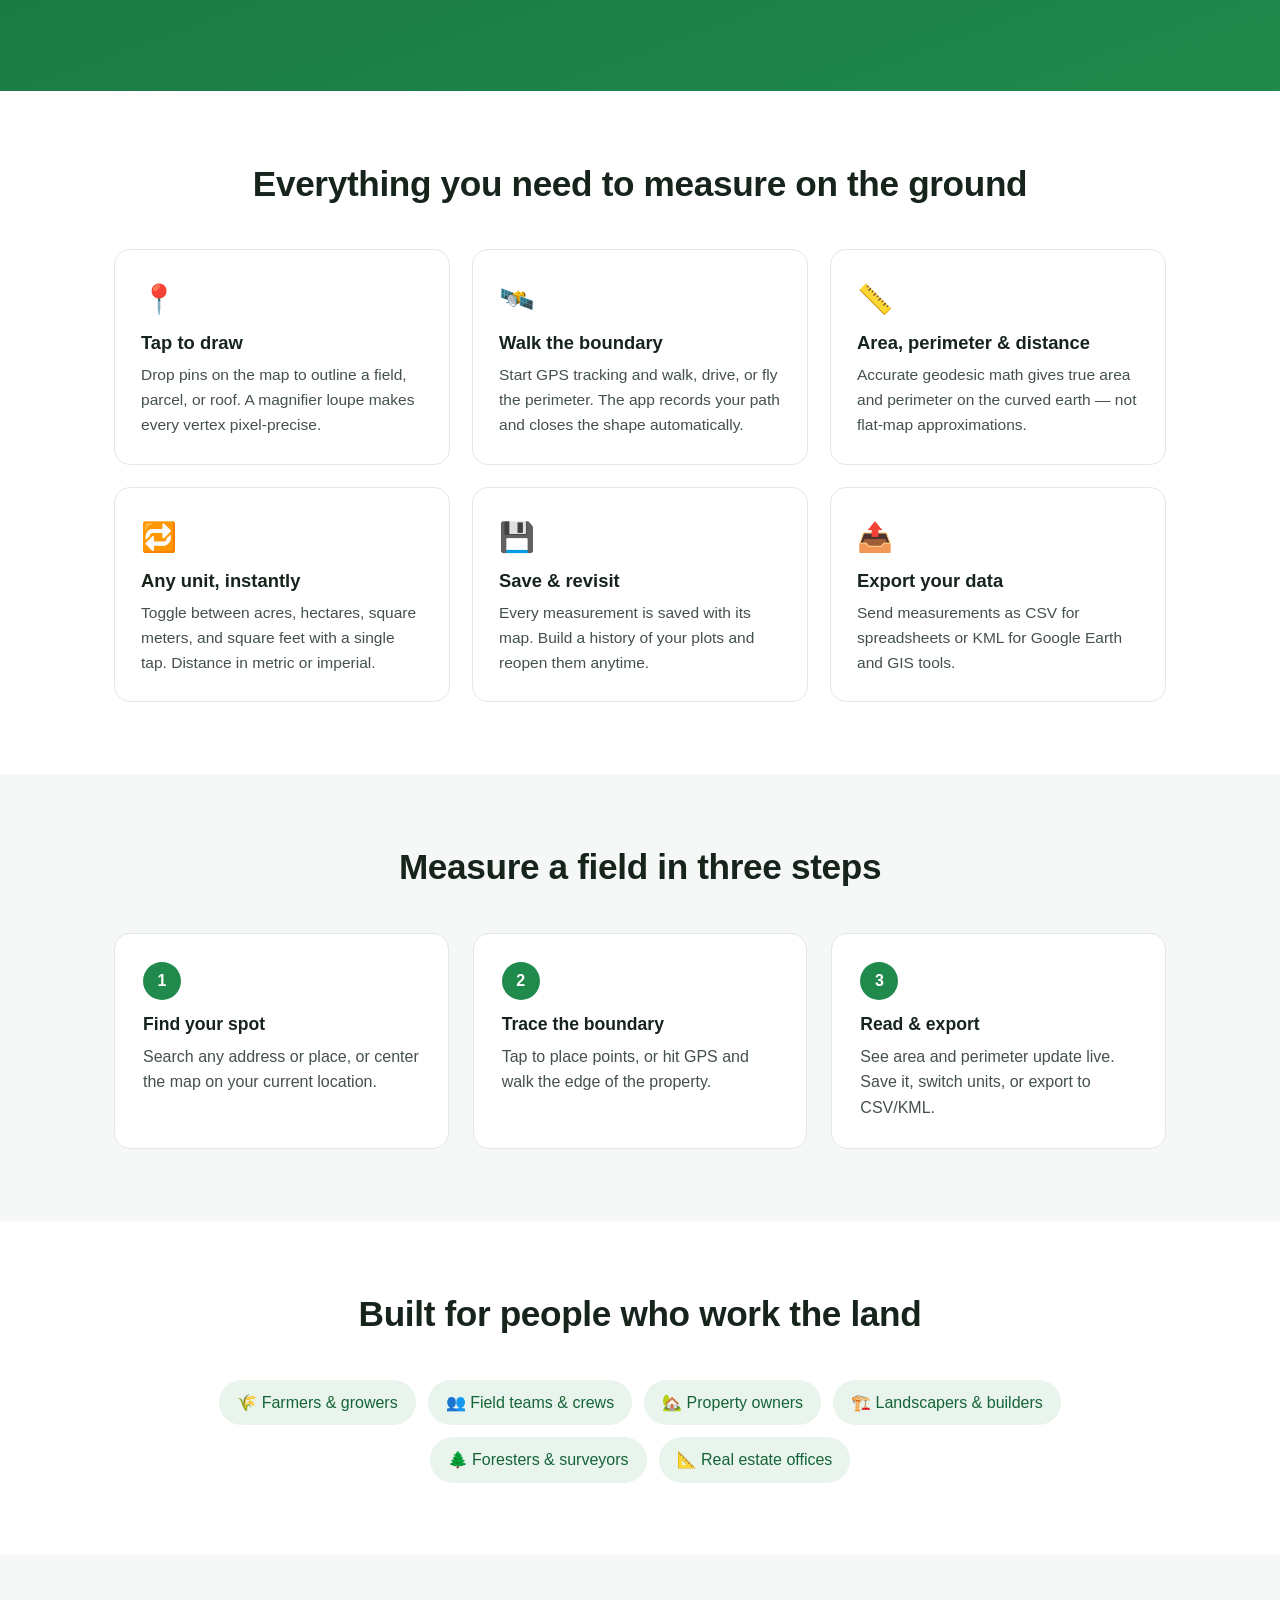
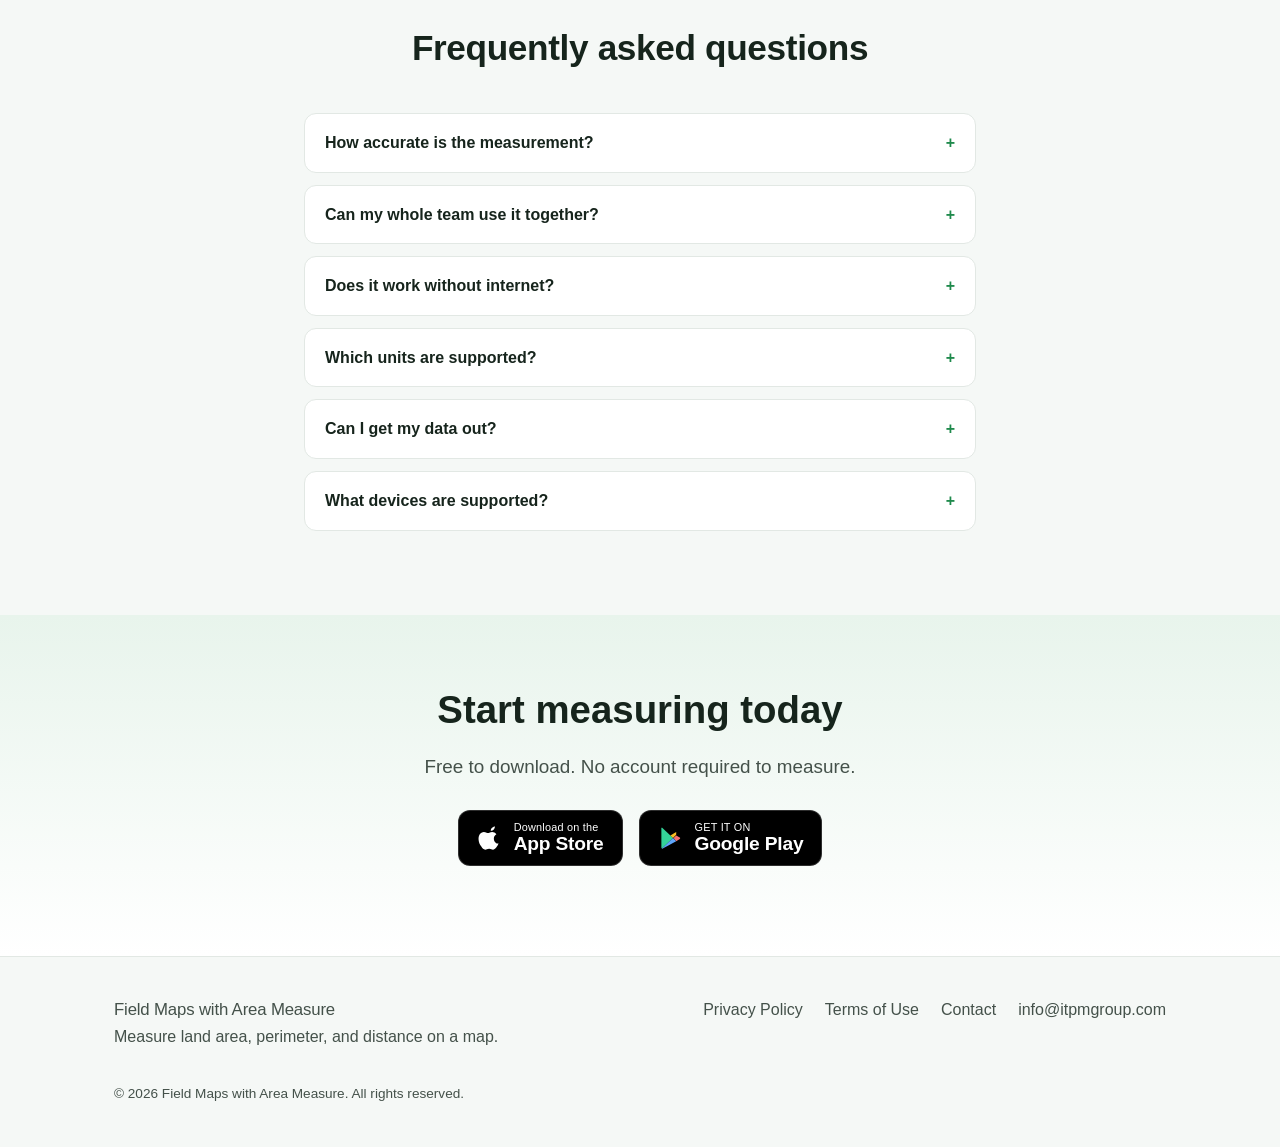
==== commit b84f6fa6: "Landing: language dropdown, real app screenshot, more analytics events - Replace inline EN/ES/FR/PT/" ====
--- a/index.html
+++ b/index.html
@@ -6,6 +6,13 @@
   <title>Field Maps with Area Measure — Measure Land Area, Perimeter &amp; Distance on a Map</title>
   <meta name="description" content="Measure land area, perimeter, and distance on a map — tap points or walk the boundary with GPS. Native iPhone &amp; iPad app with offline use, team workspaces, and CSV/KML export." />
   <link rel="canonical" href="https://gpsandareameasure.com/" />
+  <link rel="alternate" hreflang="en" href="https://gpsandareameasure.com/" />
+  <link rel="alternate" hreflang="es" href="https://gpsandareameasure.com/es/" />
+  <link rel="alternate" hreflang="fr" href="https://gpsandareameasure.com/fr/" />
+  <link rel="alternate" hreflang="pt-BR" href="https://gpsandareameasure.com/pt/" />
+  <link rel="alternate" hreflang="th" href="https://gpsandareameasure.com/th/" />
+  <link rel="alternate" hreflang="hi" href="https://gpsandareameasure.com/hi/" />
+  <link rel="alternate" hreflang="x-default" href="https://gpsandareameasure.com/" />
   <meta name="robots" content="index, follow, max-image-preview:large" />
   <meta name="theme-color" content="#1f8a4c" />
   <meta name="apple-mobile-web-app-title" content="Area Measure" />
@@ -129,6 +136,17 @@
         <a href="#how">How it works</a>
         <a href="#faq">FAQ</a>
         <a class="btn btn-sm" href="#download">Get the app</a>
+        <details class="lang-menu">
+          <summary aria-label="Change language"><svg class="globe" viewBox="0 0 24 24" aria-hidden="true"><circle cx="12" cy="12" r="9" fill="none" stroke="currentColor" stroke-width="1.7"/><path d="M3 12h18M12 3c2.7 2.5 2.7 15.5 0 18M12 3c-2.7 2.5-2.7 15.5 0 18" fill="none" stroke="currentColor" stroke-width="1.7"/></svg><span class="lang-current">EN</span><svg class="chev" viewBox="0 0 24 24" aria-hidden="true"><path d="M6 9l6 6 6-6" fill="none" stroke="currentColor" stroke-width="2" stroke-linecap="round" stroke-linejoin="round"/></svg></summary>
+          <div class="lang-pop">
+            <a href="/" hreflang="en" aria-current="page">English</a>
+            <a href="/es/" hreflang="es">Español</a>
+            <a href="/fr/" hreflang="fr">Français</a>
+            <a href="/pt/" hreflang="pt-BR">Português</a>
+            <a href="/th/" hreflang="th">ไทย</a>
+            <a href="/hi/" hreflang="hi">हिन्दी</a>
+          </div>
+        </details>
       </nav>
     </div>
   </header>
@@ -170,89 +188,10 @@
           </ul>
         </div>
 
-        <div class="hero-visual" aria-hidden="true">
+        <div class="hero-visual">
           <div class="phone">
             <div class="phone-screen">
-
-              <!-- Vector map -->
-              <svg class="map" viewBox="0 0 240 520" preserveAspectRatio="xMidYMid slice">
-                <!-- base terrain -->
-                <rect width="240" height="520" fill="#e7efe7"/>
-                <path d="M0 0H240V210L150 250 0 200Z" fill="#dde9da"/>
-                <path d="M0 200L150 250 240 210V400L120 460 0 410Z" fill="#d6e6d6"/>
-                <path d="M0 410L120 460 240 400V520H0Z" fill="#cfe2cf"/>
-                <!-- water -->
-                <path d="M-10 470C30 440 70 470 70 510 70 540 10 545 -20 530Z" fill="#bfe0ef"/>
-                <!-- roads (casing + fill) -->
-                <path d="M-10 90 Q120 140 250 60" fill="none" stroke="#c9d3cb" stroke-width="16"/>
-                <path d="M-10 90 Q120 140 250 60" fill="none" stroke="#ffffff" stroke-width="10"/>
-                <path d="M40 -10 Q70 200 30 530" fill="none" stroke="#c9d3cb" stroke-width="12"/>
-                <path d="M40 -10 Q70 200 30 530" fill="none" stroke="#ffffff" stroke-width="7"/>
-                <!-- tree clusters -->
-                <g fill="#a7cda6">
-                  <circle cx="206" cy="430" r="9"/><circle cx="220" cy="442" r="8"/>
-                  <circle cx="200" cy="446" r="7"/><circle cx="216" cy="424" r="6"/>
-                  <circle cx="22" cy="150" r="7"/><circle cx="33" cy="160" r="6"/>
-                </g>
-
-                <!-- measured field -->
-                <polygon class="field" points="58,150 186,124 202,322 78,352"/>
-                <!-- edge length labels -->
-                <g class="edge-label">
-                  <rect x="98" y="118" width="50" height="20" rx="6"/>
-                  <text x="123" y="132">182 m</text>
-                </g>
-                <g class="edge-label">
-                  <rect x="178" y="213" width="46" height="20" rx="6"/>
-                  <text x="201" y="227">146 m</text>
-                </g>
-                <!-- vertices -->
-                <g class="vertex">
-                  <circle cx="58" cy="150" r="6"/><circle cx="186" cy="124" r="6"/>
-                  <circle cx="202" cy="322" r="6"/><circle cx="78" cy="352" r="6"/>
-                </g>
-              </svg>
-
-              <!-- status bar -->
-              <div class="phone-status">
-                <span>9:41</span>
-                <span class="status-right">
-                  <svg viewBox="0 0 18 12" width="17"><rect x="0" y="2" width="3" height="8" rx="1" fill="currentColor"/><rect x="5" y="0" width="3" height="10" rx="1" fill="currentColor"/><rect x="10" y="4" width="3" height="6" rx="1" fill="currentColor" opacity=".4"/></svg>
-                  <svg viewBox="0 0 26 12" width="24"><rect x="1" y="1" width="20" height="10" rx="3" fill="none" stroke="currentColor" stroke-width="1.4"/><rect x="3" y="3" width="14" height="6" rx="1.5" fill="currentColor"/><rect x="22" y="4" width="2" height="4" rx="1" fill="currentColor"/></svg>
-                </span>
-              </div>
-
-              <!-- search bar -->
-              <div class="map-search">
-                <svg viewBox="0 0 24 24" width="16" aria-hidden="true"><circle cx="11" cy="11" r="7" fill="none" stroke="currentColor" stroke-width="2"/><line x1="16.5" y1="16.5" x2="21" y2="21" stroke="currentColor" stroke-width="2" stroke-linecap="round"/></svg>
-                <span>Search address or place</span>
-              </div>
-
-              <!-- locate / GPS button -->
-              <button class="map-gps" type="button" tabindex="-1">
-                <svg viewBox="0 0 24 24" width="20"><circle cx="12" cy="12" r="4" fill="none" stroke="currentColor" stroke-width="2"/><line x1="12" y1="1.5" x2="12" y2="5" stroke="currentColor" stroke-width="2" stroke-linecap="round"/><line x1="12" y1="19" x2="12" y2="22.5" stroke="currentColor" stroke-width="2" stroke-linecap="round"/><line x1="1.5" y1="12" x2="5" y2="12" stroke="currentColor" stroke-width="2" stroke-linecap="round"/><line x1="19" y1="12" x2="22.5" y2="12" stroke="currentColor" stroke-width="2" stroke-linecap="round"/></svg>
-              </button>
-
-              <!-- bottom measurement sheet -->
-              <div class="measure-card">
-                <span class="mc-grab"></span>
-                <div class="mc-head">
-                  <div>
-                    <span class="mc-value">4.21 ac</span>
-                    <span class="mc-label">North Field</span>
-                  </div>
-                  <div class="mc-peri">
-                    <strong>642 m</strong>
-                    <span>perimeter</span>
-                  </div>
-                </div>
-                <div class="mc-units">
-                  <span class="unit active">Acres</span>
-                  <span class="unit">Hectares</span>
-                  <span class="unit">m²</span>
-                </div>
-              </div>
-
+              <img class="phone-shot" src="assets/app-hero.jpg" alt="GPS & Area Measure app measuring a field — 76,507 m² area and 1,162 m perimeter on a satellite map" width="760" height="1647" loading="lazy" />
             </div>
           </div>
         </div>
@@ -467,6 +406,7 @@
         <a href="privacy.html">Privacy Policy</a>
         <a href="terms.html">Terms of Use</a>
         <a href="mailto:hello@gpsandareameasure.com">Contact</a>
+        <a href="mailto:info@itpmgroup.com">info@itpmgroup.com</a>
       </nav>
     </div>
     <div class="container">
--- a/assets/styles.css
+++ b/assets/styles.css
@@ -39,6 +39,7 @@
   font-weight: 600;
   padding: 12px 22px;
   border-radius: 999px;
+  white-space: nowrap;
   transition: transform .12s ease, background .12s ease;
 }
 .btn:hover { background: var(--green-dark); text-decoration: none; transform: translateY(-1px); }
@@ -107,7 +108,14 @@
 .nav-links a { color: var(--body); font-weight: 500; }
 .nav-links a.btn { color: #fff; }
 @media (max-width: 720px) {
+  .nav { gap: 10px; }
   .nav-links a:not(.btn) { display: none; }
+  .nav-links { gap: 10px; flex-shrink: 0; }
+  .brand { min-width: 0; }
+  .brand-name { white-space: nowrap; overflow: hidden; text-overflow: ellipsis; font-size: .98rem; }
+}
+@media (max-width: 520px) {
+  .brand-name { display: none; }
 }
 
 /* ===== Hero ===== */
@@ -143,63 +151,8 @@
   font-family: var(--font);
 }
 
-/* dynamic island */
-.phone::after {
-  content: ""; position: absolute; top: 20px; left: 50%; transform: translateX(-50%);
-  width: 86px; height: 26px; background: #0c1310; border-radius: 14px; z-index: 5;
-}
-
-.map { position: absolute; inset: 0; width: 100%; height: 100%; }
-.map .field { fill: rgba(31,138,76,.30); stroke: var(--green); stroke-width: 3; stroke-linejoin: round; }
-.map .vertex circle { fill: #fff; stroke: var(--green-dark); stroke-width: 3; filter: drop-shadow(0 1px 2px rgba(0,0,0,.25)); }
-.map .edge-label rect { fill: var(--green-dark); }
-.map .edge-label text { fill: #fff; font-size: 11px; font-weight: 600; text-anchor: middle; font-family: var(--font); }
-
-/* status bar */
-.phone-status {
-  position: absolute; top: 16px; left: 0; right: 0; z-index: 6;
-  display: flex; justify-content: space-between; align-items: center;
-  padding: 0 26px; font-size: 13px; font-weight: 600; color: var(--ink);
-}
-.phone-status .status-right { display: inline-flex; align-items: center; gap: 5px; }
-
-/* search bar */
-.map-search {
-  position: absolute; top: 54px; left: 14px; right: 14px; z-index: 4;
-  display: flex; align-items: center; gap: 8px;
-  background: rgba(255,255,255,.96); border-radius: 13px;
-  padding: 11px 14px; color: var(--body); font-size: 13.5px;
-  box-shadow: 0 6px 18px rgba(16,50,32,.14);
-}
-
-/* locate button */
-.map-gps {
-  position: absolute; right: 14px; bottom: 168px; z-index: 4;
-  width: 44px; height: 44px; border: 0; border-radius: 50%;
-  background: #fff; color: var(--green-dark); cursor: default;
-  display: flex; align-items: center; justify-content: center;
-  box-shadow: 0 6px 18px rgba(16,50,32,.18);
-}
-
-/* bottom measurement sheet */
-.measure-card {
-  position: absolute; left: 12px; right: 12px; bottom: 14px; z-index: 4;
-  background: #fff; border-radius: 22px; padding: 14px 16px 16px;
-  box-shadow: 0 -2px 24px rgba(16,50,32,.16);
-}
-.mc-grab { display: block; width: 38px; height: 5px; border-radius: 3px; background: var(--line); margin: 0 auto 12px; }
-.mc-head { display: flex; align-items: flex-start; justify-content: space-between; }
-.mc-value { display: block; font-size: 1.7rem; font-weight: 800; color: var(--ink); line-height: 1; letter-spacing: -.02em; }
-.mc-label { display: block; font-size: .8rem; color: var(--body); margin-top: 5px; }
-.mc-peri { text-align: right; }
-.mc-peri strong { display: block; font-size: 1rem; color: var(--ink); }
-.mc-peri span { font-size: .72rem; color: var(--body); }
-.mc-units { display: flex; gap: 6px; margin-top: 14px; }
-.mc-units .unit {
-  flex: 1; text-align: center; font-size: .78rem; font-weight: 600;
-  padding: 8px 0; border-radius: 10px; background: var(--bg-alt); color: var(--body);
-}
-.mc-units .unit.active { background: var(--green); color: #fff; }
+/* real app screenshot */
+.phone-shot { display: block; width: 100%; height: 100%; object-fit: cover; }
 
 /* ===== Sections ===== */
 .section { padding: 72px 0; }
@@ -335,3 +288,33 @@
 .consent-bar .consent-decline { background: transparent; border: 1px solid rgba(255,255,255,.35); color: #fff; }
 .consent-bar .consent-decline:hover { background: rgba(255,255,255,.10); }
 .consent-bar .consent-accept { background: var(--green); }
+
+/* Language switcher (header nav) */
+/* language dropdown */
+.lang-menu { position: relative; margin-left: 6px; }
+.lang-menu > summary {
+  list-style: none; cursor: pointer;
+  display: inline-flex; align-items: center; gap: 6px;
+  padding: 6px 10px; border-radius: 9px; line-height: 1;
+  font-size: 13px; font-weight: 600; color: var(--ink);
+  border: 1px solid var(--line); background: var(--bg);
+}
+.lang-menu > summary::-webkit-details-marker { display: none; }
+.lang-menu > summary:hover { border-color: var(--green); }
+.lang-menu .globe { width: 15px; height: 15px; opacity: .85; }
+.lang-menu .chev { width: 11px; height: 11px; opacity: .6; transition: transform .15s ease; }
+.lang-menu[open] > summary .chev { transform: rotate(180deg); }
+.lang-pop {
+  position: absolute; right: 0; top: calc(100% + 6px); z-index: 60;
+  min-width: 170px; padding: 6px;
+  display: flex; flex-direction: column; gap: 2px;
+  background: var(--bg); border: 1px solid var(--line); border-radius: 13px;
+  box-shadow: 0 14px 34px rgba(16, 50, 32, .18);
+}
+.lang-pop a {
+  padding: 9px 12px; border-radius: 8px; line-height: 1;
+  font-size: 14px; font-weight: 500; color: var(--body); white-space: nowrap;
+}
+.lang-pop a:hover { background: var(--bg-alt); }
+.lang-pop a[aria-current="page"] { color: #fff; background: var(--green, #1f8a4c); font-weight: 600; }
+@media (max-width: 720px) { .lang-menu { margin-left: 0; } }
